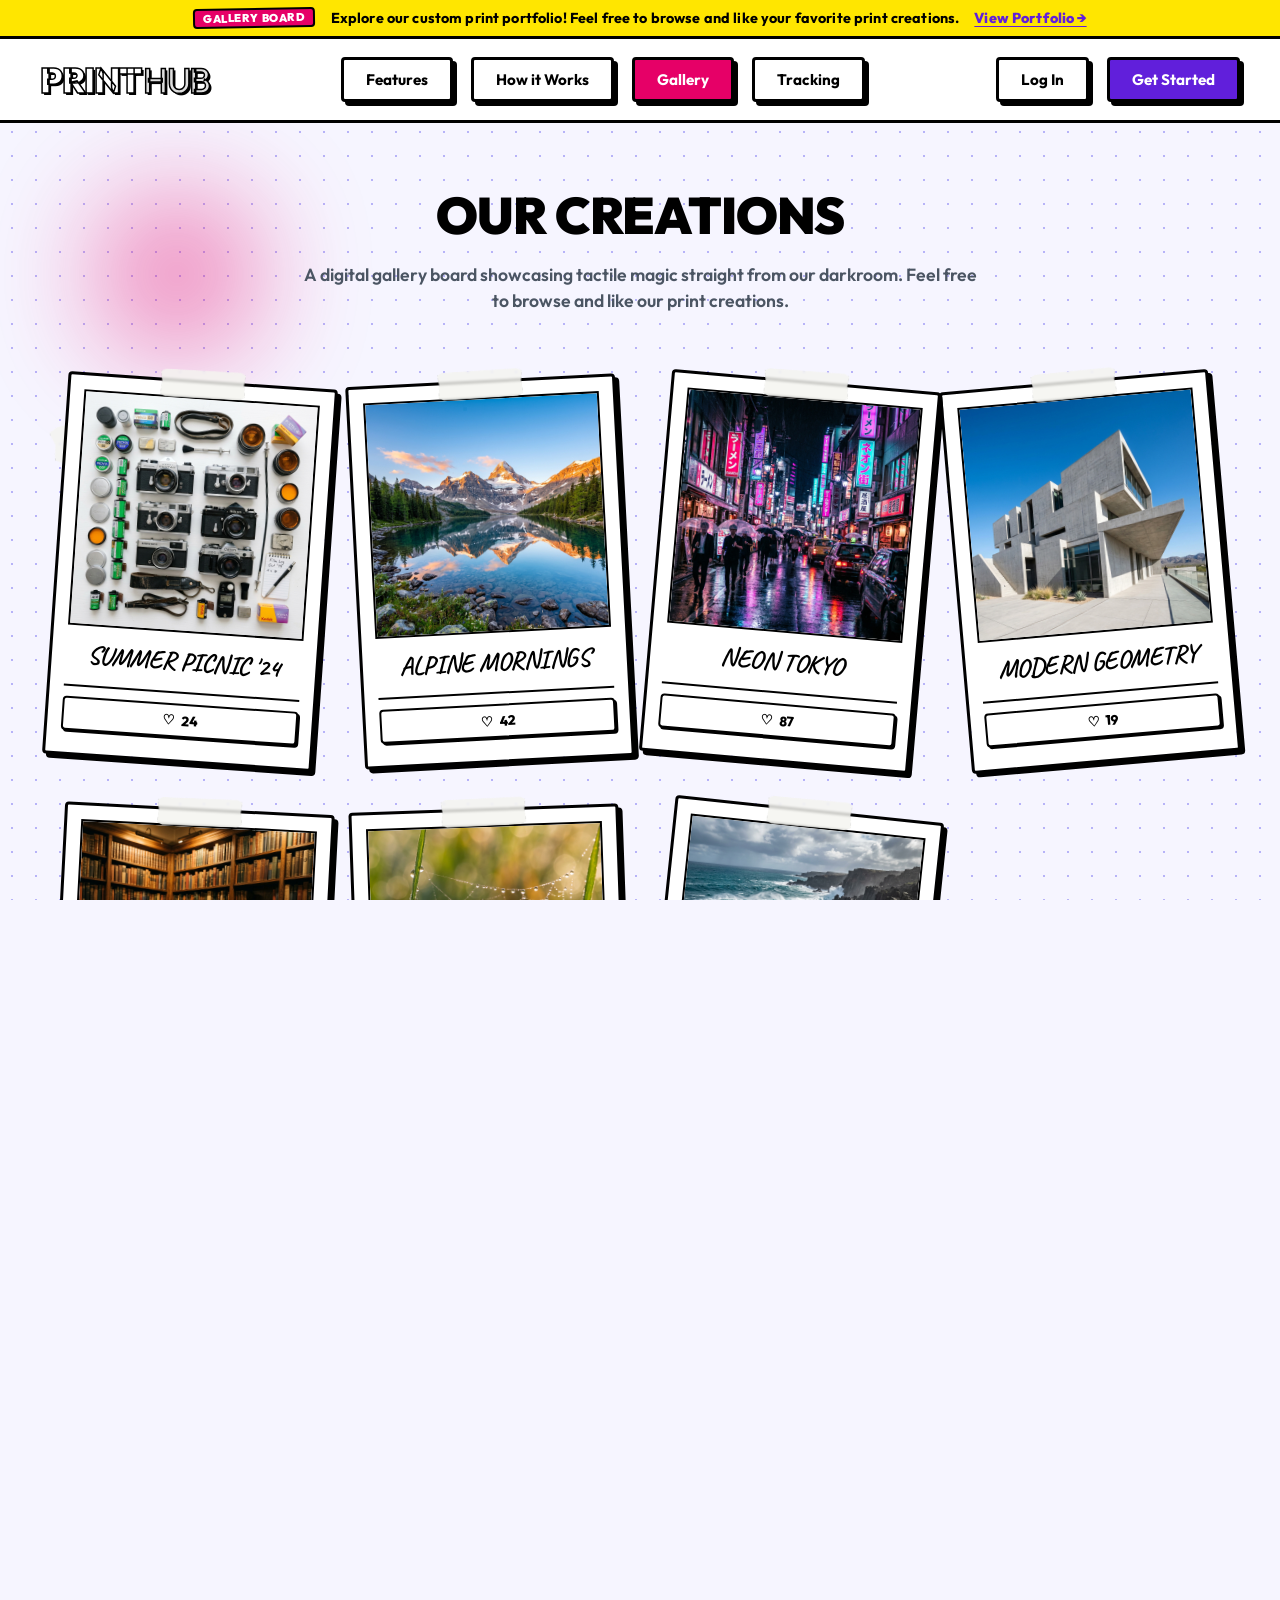
==== memories.html @ 12ac0c19 "add new page memories" ====
<!DOCTYPE html>
<html lang="en">
<head>
    <meta charset="UTF-8">
    <meta name="viewport" content="width=device-width, initial-scale=1.0">
    <meta name="description" content="PrintHub Gallery - A curated showcase of custom polaroids, tactile prints, and creative works crafted in our darkroom.">
    <title>PrintHub - Gallery Board</title>
    <link rel="stylesheet" href="style.css">
</head>
<body>
    <!-- Main Outer Wrapper with Premium Purple Border -->
    <div class="page-wrapper">
        <!-- Sub Header Bar -->
        <div class="sub-header-bar">
            <span class="sub-header-tag">GALLERY BOARD</span>
            <span class="sub-header-text">Explore our custom print portfolio! Feel free to browse and like your favorite print creations.</span>
            <a href="#board-section" class="sub-header-link">View Portfolio &rarr;</a>
        </div>

        <!-- Background Grid & Glowing Blobs -->
        <div class="grid-overlay"></div>
        <div class="glow-blob blob-top-left"></div>
        <div class="glow-blob blob-bottom-right"></div>
        
        <!-- Floating tape strip on the left -->
        <div class="floating-tape-left"></div>

        <!-- Navigation Header -->
        <header class="main-header">
            <div class="header-container">
                <!-- Logo -->
                <a href="index.html" class="logo">
                    <span class="logo-text">PRINT</span><span class="logo-subtext">HUB</span>
                </a>

                <!-- Nav Menu -->
                <nav class="nav-menu">
                    <a href="index.html#features" class="nav-btn"><span>Features</span></a>
                    <a href="index.html#how-it-works" class="nav-btn"><span>How it Works</span></a>
                    <a href="memories.html" class="nav-btn btn-pink"><span>Gallery</span></a>
                    <a href="tracking.html" class="nav-btn"><span>Tracking</span></a>
                </nav>

                <!-- Auth / CTA Actions -->
                <div class="auth-actions">
                    <a href="index.html#login" class="nav-btn login-btn"><span>Log In</span></a>
                    <a href="index.html#get-started" class="nav-btn cta-btn"><span>Get Started</span></a>
                </div>
                
                <!-- Mobile Menu Toggle -->
                <button class="mobile-toggle" aria-label="Toggle Menu">
                    <span class="bar"></span>
                    <span class="bar"></span>
                    <span class="bar"></span>
                </button>
            </div>
        </header>

        <!-- Memories Showcase Section -->
        <main class="memories-section" id="board-section">
            <div class="memories-header">
                <h1 class="memories-main-title">OUR CREATIONS</h1>
                <p class="memories-subtitle">A digital gallery board showcasing tactile magic straight from our darkroom. Feel free to browse and like our print creations.</p>
            </div>

            <!-- The Corkboard Grid Board -->
            <div class="memories-board">
                <!-- Board Grid Overlay (dots) -->
                <div class="board-grid-overlay"></div>
                
                <!-- Board Grid -->
                <div class="board-grid" id="board-grid">
                    
                    <!-- Dynamic Polaroid Cards will be inserted here by JavaScript -->
                    
                    <!-- Add to Board Dashed Card (8th card slot) -->
                    <div class="add-card-dashed" id="add-card-dashed" style="display: none;">
                        <div class="add-card-inner">
                            <div class="add-icon-wrapper">
                                <svg xmlns="http://www.w3.org/2000/svg" viewBox="0 0 24 24" fill="none" stroke="currentColor" stroke-width="2.5" stroke-linecap="round" stroke-linejoin="round" class="camera-plus-icon">
                                    <path d="M23 19a2 2 0 0 1-2 2H3a2 2 0 0 1-2-2V8a2 2 0 0 1 2-2h4l2-3h6l2 3h4a2 2 0 0 1 2 2z"></path>
                                    <circle cx="12" cy="13" r="4"></circle>
                                    <line x1="21" y1="1" x2="21" y2="7"></line>
                                    <line x1="18" y1="4" x2="24" y2="4"></line>
                                </svg>
                            </div>
                            <span class="pin-new-text">PIN NEW CREATION</span>
                            <span class="add-to-board-text">ADD TO SHOWCASE</span>
                        </div>
                    </div>
                </div>
            </div>
        </main>

        <!-- Footer Section -->
        <footer class="footer-section">
            <div class="footer-container">
                <!-- Left copyright info block -->
                <div class="footer-card footer-left-card">
                    <h3 class="footer-logo">
                        <span class="logo-text">PRINT</span><span class="logo-subtext">HUB</span>
                    </h3>
                    <p class="footer-copy">
                        © 2026 Print Hub. Turning digital memories into tactile 3D treasures.
                    </p>
                </div>

                <!-- Right links block (Pink Background) -->
                <div class="footer-card footer-links-card">
                    <a href="index.html#privacy" class="footer-link-btn"><span>Privacy Policy</span></a>
                    <a href="index.html#terms" class="footer-link-btn"><span>Terms of Service</span></a>
                    <a href="index.html#shipping" class="footer-link-btn"><span>Shipping Info</span></a>
                    <a href="index.html#support" class="footer-link-btn"><span>Support</span></a>
                    <a href="https://instagram.com" target="_blank" class="footer-link-btn btn-purple"><span>Instagram</span></a>
                </div>
            </div>
        </footer>
    </div>

    <!-- Add Memory Modal (Owner Mode Only) -->
    <div class="coming-soon-modal" id="add-memory-modal">
        <div class="modal-overlay"></div>
        <div class="modal-card modal-custom-form">
            <!-- Decorative Polaroid tape strip -->
            <div class="tape tape-top"></div>
            
            <button class="modal-close" aria-label="Close modal">
                <svg xmlns="http://www.w3.org/2000/svg" width="18" height="18" viewBox="0 0 24 24" fill="none" stroke="currentColor" stroke-width="3" stroke-linecap="round" stroke-linejoin="round">
                    <line x1="18" y1="6" x2="6" y2="18"></line>
                    <line x1="6" y1="6" x2="18" y2="18"></line>
                </svg>
            </button>
            
            <span class="modal-tag">ADD NEW WORK</span>
            <h2 class="modal-title">Add to Showcase</h2>
            <p class="modal-text">Pin a new photograph of your print creations to the public gallery board.</p>
            
            <form id="add-memory-form" class="neobrutalist-form">
                <div class="form-group">
                    <label for="memory-caption" class="form-label">CREATION CAPTION / NAME</label>
                    <input type="text" id="memory-caption" class="form-input" placeholder="e.g. VINTAGE OVERLAYS" required>
                </div>

                <div class="form-group">
                    <label for="photo-upload" class="form-label">SELECT CREATION PHOTO</label>
                    <input type="file" id="photo-upload" accept="image/*" class="form-file-input">
                </div>

                <!-- Customization Options -->
                <div class="customization-options">
                    <div class="option-col">
                        <span class="form-label">TAPE COLOR</span>
                        <div class="color-options-container">
                            <button type="button" class="color-option tape-pink active" data-type="tape" data-color="tape-pink" aria-label="Pink Tape" style="background-color: var(--pink);"></button>
                            <button type="button" class="color-option tape-blue" data-type="tape" data-color="tape-blue" aria-label="Blue Tape" style="background-color: var(--blue);"></button>
                            <button type="button" class="color-option tape-purple" data-type="tape" data-color="tape-purple" aria-label="Purple Tape" style="background-color: var(--primary);"></button>
                            <button type="button" class="color-option tape-yellow" data-type="tape" data-color="tape-yellow" aria-label="Yellow Tape" style="background-color: #ffe600;"></button>
                            <button type="button" class="color-option tape-orange" data-type="tape" data-color="tape-orange" aria-label="Orange Tape" style="background-color: #f97316;"></button>
                        </div>
                    </div>
                    <div class="option-col">
                        <span class="form-label">PIN COLOR</span>
                        <div class="color-options-container">
                            <button type="button" class="color-option pin-blue active" data-type="pin" data-color="pin-blue" aria-label="Blue Pin" style="background-color: var(--blue);"></button>
                            <button type="button" class="color-option pin-pink" data-type="pin" data-color="pin-pink" aria-label="Pink Pin" style="background-color: var(--pink);"></button>
                            <button type="button" class="color-option pin-green" data-type="pin" data-color="pin-green" aria-label="Green Pin" style="background-color: #10b981;"></button>
                            <button type="button" class="color-option pin-red" data-type="pin" data-color="pin-red" aria-label="Red Pin" style="background-color: #ef4444;"></button>
                            <button type="button" class="color-option pin-purple" data-type="pin" data-color="pin-purple" aria-label="Purple Pin" style="background-color: var(--primary);"></button>
                        </div>
                    </div>
                </div>

                <div class="modal-form-actions">
                    <button type="button" class="modal-cancel"><span>Cancel</span></button>
                    <button type="submit" class="modal-submit"><span>Pin Creation</span></button>
                </div>
            </form>
        </div>
    </div>



    <!-- Include Memories Javascript -->
    <script src="memories.js"></script>
</body>
</html>
---- style.css ----
@import url('https://fonts.googleapis.com/css2?family=Outfit:wght@400;500;700;800;900&family=Architects+Daughter&family=Caveat:wght@700&display=swap');

:root {
    --bg-color: #f6f5ff;
    --primary: #611fdb;
    --primary-hover: #4d14b8;
    --pink: #e60067;
    --pink-hover: #c90059;
    --blue: #0d6efd;
    --dark: #000000;
    --light: #ffffff;
    --tape-color: rgba(245, 245, 240, 0.82);
    --border-width: 3px;
    --border-radius-sm: 4px;
    
    /* Neobrutalist Shadow styles */
    --shadow-black: 4px 4px 0px 0px var(--dark);
    --shadow-black-lg: 8px 8px 0px 0px var(--dark);
    --shadow-pink: 12px 12px 0px 0px var(--pink);
    --shadow-blue: 12px 12px 0px 0px var(--blue);
}

/* Base Styles */
* {
    box-sizing: border-box;
    margin: 0;
    padding: 0;
}

html, body {
    width: 100%;
    height: 100%;
    font-family: 'Outfit', sans-serif;
    background-color: var(--bg-color);
    overflow-x: hidden;
}

/* Page Wrapper with Purple Frame Border */
.page-wrapper {
    position: relative;
    width: 100%;
    min-height: 100vh;
    display: flex;
    flex-direction: column;
    overflow: hidden;
}

/* Background Grid Overlay */
.grid-overlay {
    position: absolute;
    top: 0;
    left: 0;
    right: 0;
    bottom: 0;
    background-image: radial-gradient(#a29df5 1.5px, transparent 1.5px);
    background-size: 24px 24px;
    opacity: 0.75;
    z-index: 1;
    pointer-events: none;
}

/* Glowing Background Blobs */
.glow-blob {
    position: absolute;
    border-radius: 50%;
    filter: blur(60px);
    opacity: 0.55;
    z-index: 2;
    pointer-events: none;
}

.blob-top-left {
    top: 12%;
    left: 8%;
    width: 150px;
    height: 150px;
    background-color: var(--pink);
}

.blob-bottom-right {
    bottom: 12%;
    right: 15%;
    width: 180px;
    height: 180px;
    background-color: var(--primary);
}

/* Floating Tape Left */
.floating-tape-left {
    position: absolute;
    top: 25%;
    left: 4%;
    width: 120px;
    height: 38px;
    background-color: var(--tape-color);
    backdrop-filter: blur(1px);
    box-shadow: 0 1px 3px rgba(0,0,0,0.05);
    transform: rotate(-12deg);
    z-index: 2;
    clip-path: polygon(
        0% 12%, 8% 0%, 93% 2%, 100% 15%, 
        97% 48%, 100% 88%, 91% 100%, 7% 98%, 
        0% 85%, 3% 45%
    );
    border-left: 1.5px dashed rgba(0, 0, 0, 0.1);
    border-right: 1.5px dashed rgba(0, 0, 0, 0.1);
}

/* Coming Soon Screen Modal */
.coming-soon-modal {
    position: fixed;
    top: 0;
    left: 0;
    width: 100%;
    height: 100%;
    z-index: 999;
    display: flex;
    align-items: flex-start;
    justify-content: center;
    pointer-events: none;
    opacity: 0;
    visibility: hidden;
    transition: opacity 0.3s ease, visibility 0.3s ease;
    overflow-y: auto;
    padding: 20px 10px;
    box-sizing: border-box;
}

.coming-soon-modal.show {
    pointer-events: auto;
    opacity: 1;
    visibility: visible;
}

.modal-overlay {
    position: fixed;
    top: 0;
    left: 0;
    width: 100%;
    height: 100%;
    background-color: rgba(97, 31, 219, 0.4); /* purple tint overlay */
    backdrop-filter: blur(4px);
    transition: opacity 0.3s ease;
    z-index: 1;
}

.modal-card {
    position: relative;
    background-color: var(--light);
    border: var(--border-width) solid var(--dark);
    box-shadow: var(--shadow-black-lg);
    padding: 50px 40px;
    width: 90%;
    max-width: 480px;
    text-align: center;
    border-radius: var(--border-radius-sm);
    z-index: 1000;
    margin: 20px auto;
    transform: scale(0.8) rotate(-3deg);
    transition: transform 0.4s cubic-bezier(0.175, 0.885, 0.32, 1.275);
}

.coming-soon-modal.show .modal-card {
    transform: scale(1) rotate(0deg);
}

.modal-tag {
    background-color: var(--pink);
    color: var(--light);
    border: 2px solid var(--dark);
    border-radius: var(--border-radius-sm);
    padding: 4px 12px;
    font-size: 0.8rem;
    font-weight: 900;
    letter-spacing: 0.05em;
    box-shadow: 2px 2px 0px 0px var(--dark);
    transform: rotate(-1.5deg);
    display: inline-block;
    margin-bottom: 22px;
}

.modal-title {
    font-size: 2.2rem;
    font-weight: 900;
    letter-spacing: -0.02em;
    color: var(--dark);
    line-height: 1.1;
    margin-bottom: 18px;
}

.modal-text {
    font-size: 1.1rem;
    line-height: 1.5;
    color: #4b5563;
    font-weight: 600;
    margin-bottom: 30px;
}

.modal-btn {
    position: relative;
    display: inline-block;
    padding: 14px 32px;
    background-color: var(--primary);
    border: var(--border-width) solid var(--dark);
    border-radius: var(--border-radius-sm);
    color: var(--light);
    font-weight: 800;
    font-size: 1.1rem;
    text-decoration: none;
    box-shadow: var(--shadow-black);
    transition: all 0.15s cubic-bezier(0.175, 0.885, 0.32, 1.275);
    cursor: pointer;
}

.modal-btn span {
    position: relative;
    z-index: 2;
}

.modal-btn:hover {
    background-color: var(--primary-hover);
    transform: translate(-2px, -2px);
    box-shadow: 6px 6px 0px 0px var(--dark);
}

.modal-btn:active {
    transform: translate(2px, 2px);
    box-shadow: 2px 2px 0px 0px var(--dark);
}

.modal-close {
    position: absolute;
    right: 15px;
    top: 15px;
    background: transparent;
    border: none;
    cursor: pointer;
    color: var(--dark);
    display: flex;
    align-items: center;
    justify-content: center;
    padding: 6px;
    border-radius: 50%;
    transition: all 0.2s ease;
    z-index: 1001;
}

.modal-close:hover {
    background-color: rgba(0, 0, 0, 0.08);
    transform: rotate(90deg);
}

.modal-close:active {
    transform: scale(0.9);
}

@media (max-width: 480px) {
    .modal-card {
        padding: 40px 24px;
    }
    .modal-title {
        font-size: 1.8rem;
    }
    .modal-text {
        font-size: 1rem;
    }
    .modal-btn {
        padding: 12px 24px;
        font-size: 1rem;
    }
}

/* Sub Header Bar */
.sub-header-bar {
    width: 100%;
    background-color: #ffe600; /* Neon Yellow */
    border-bottom: var(--border-width) solid var(--dark);
    padding: 8px 40px;
    display: flex;
    align-items: center;
    justify-content: center;
    gap: 15px;
    font-weight: 700;
    color: var(--dark);
    font-size: 0.9rem;
    letter-spacing: 0.01em;
    z-index: 9;
    box-sizing: border-box;
}

.sub-header-tag {
    background-color: var(--pink);
    color: var(--light);
    border: 2px solid var(--dark);
    padding: 1px 8px;
    font-size: 0.7rem;
    font-weight: 900;
    letter-spacing: 0.05em;
    text-transform: uppercase;
    border-radius: var(--border-radius-sm);
    display: inline-block;
    transform: rotate(-1deg);
}

.sub-header-link {
    color: var(--primary); /* Bright Purple */
    text-decoration: underline;
    text-underline-offset: 3px;
    font-weight: 800;
    transition: all 0.15s ease;
}

.sub-header-link:hover {
    color: var(--primary-hover);
    opacity: 0.85;
}

@media (max-width: 768px) {
    .sub-header-bar {
        padding: 8px 20px;
        flex-direction: column;
        text-align: center;
        gap: 6px;
    }
}

/* Main Header */
.main-header {
    position: relative;
    width: 100%;
    background-color: var(--light);
    border-bottom: var(--border-width) solid var(--dark);
    z-index: 10;
}

.header-container {
    max-width: 1400px;
    margin: 0 auto;
    padding: 18px 40px;
    display: flex;
    align-items: center;
    justify-content: space-between;
}

/* Logo */
.logo {
    display: flex;
    align-items: center;
    text-decoration: none;
    font-family: 'Outfit', sans-serif;
    font-weight: 900;
    font-size: 2.2rem;
    letter-spacing: -0.04em;
    color: var(--light);
    -webkit-text-stroke: 1.5px var(--dark);
    text-shadow: 2px 2px 0px var(--dark);
    transition: transform 0.1s ease;
}

.logo:hover {
    transform: skewX(-3deg) scale(1.02);
}

.logo-subtext {
    margin-left: 2px;
    font-weight: 500;
    color: #dedede;
}

/* Nav Menu */
.nav-menu {
    display: flex;
    gap: 18px;
}

/* Neobrutalist Button Styling */
.nav-btn {
    position: relative;
    display: inline-block;
    padding: 10px 22px;
    background-color: var(--light);
    border: var(--border-width) solid var(--dark);
    border-radius: var(--border-radius-sm);
    color: var(--dark);
    font-weight: 700;
    font-size: 0.95rem;
    text-decoration: none;
    box-shadow: 4px 4px 0px 0px var(--dark);
    transition: all 0.15s cubic-bezier(0.175, 0.885, 0.32, 1.275);
    cursor: pointer;
    overflow: hidden;
}

.nav-btn span {
    position: relative;
    z-index: 2;
}

/* Active & Hover states */
.nav-btn:hover {
    transform: translate(-2px, -2px);
    box-shadow: 6px 6px 0px 0px var(--dark);
}

.nav-btn:active {
    transform: translate(2px, 2px);
    box-shadow: 2px 2px 0px 0px var(--dark);
}

/* Colored nav buttons */
.btn-pink {
    background-color: var(--pink);
    color: var(--light);
}
.btn-pink:hover {
    background-color: var(--pink-hover);
}

.login-btn {
    background-color: var(--light);
}

.cta-btn {
    background-color: var(--primary);
    color: var(--light);
}
.cta-btn:hover {
    background-color: var(--primary-hover);
}

.auth-actions {
    display: flex;
    gap: 18px;
}

/* Mobile Menu Toggle */
.mobile-toggle {
    display: none;
    flex-direction: column;
    justify-content: space-between;
    width: 30px;
    height: 21px;
    background: transparent;
    border: none;
    cursor: pointer;
    z-index: 100;
}

.mobile-toggle .bar {
    width: 100%;
    height: 3.5px;
    background-color: var(--dark);
    border-radius: 2px;
    transition: all 0.3s ease;
}

/* Hero Section */
.hero-section {
    position: relative;
    display: flex;
    align-items: center;
    justify-content: center;
    padding: 60px 40px;
    border-bottom: var(--border-width) solid var(--dark);
    z-index: 3;
}

.hero-container {
    max-width: 1280px;
    width: 100%;
    margin: 0 auto;
    display: grid;
    grid-template-columns: 1.1fr 0.9fr;
    gap: 60px;
    align-items: center;
}

/* Left Hero Card */
.hero-left-card {
    background-color: var(--light);
    border: var(--border-width) solid var(--dark);
    box-shadow: var(--shadow-black-lg);
    padding: 50px 45px;
    position: relative;
    transition: transform 0.2s ease;
}

.hero-left-card:hover {
    transform: translate(-2px, -2px);
    box-shadow: 10px 10px 0px 0px var(--dark);
}

.main-title {
    font-size: 4.2rem;
    font-weight: 300;
    line-height: 0.9;
    letter-spacing: -0.04em;
    color: var(--dark);
    margin-bottom: 25px;
}

.text-pink {
    color: var(--pink);
    position: relative;
    display: inline-block;
    transform: rotate(-3deg) translateY(2px);
    text-shadow: 1.5px 1.5px 0px var(--dark);
    font-weight: 600;
}

.subtitle-text {
    font-family: 'Architects Daughter', cursive;
    font-size: 1.45rem;
    font-weight: 700;
    line-height: 1.3;
    color: var(--dark);
    letter-spacing: 0.02em;
    margin-bottom: 35px;
    max-width: 480px;
    text-transform: uppercase;
}

/* Hero CTA Print Now Button */
.print-now-btn {
    font-family: 'Outfit', sans-serif;
    padding: 16px 36px;
    font-size: 1.3rem;
    font-weight: 800;
    color: var(--light);
    background-color: var(--primary);
    border: var(--border-width) solid var(--dark);
    box-shadow: var(--shadow-black);
    cursor: pointer;
    transition: all 0.15s cubic-bezier(0.175, 0.885, 0.32, 1.275);
}

.print-now-btn:hover {
    background-color: var(--primary-hover);
    transform: translate(-3px, -3px);
    box-shadow: 7px 7px 0px 0px var(--dark);
}

.print-now-btn:active {
    transform: translate(2px, 2px);
    box-shadow: 2px 2px 0px 0px var(--dark);
}

/* Right Polaroid Layout */
.hero-right-polaroids {
    position: relative;
    height: 480px;
    display: flex;
    justify-content: center;
    align-items: center;
}

/* Polaroid Card styling */
.polaroid-card {
    position: absolute;
    background-color: var(--light);
    border: var(--border-width) solid var(--dark);
    padding: 16px 16px 24px 16px;
    width: 290px;
    transition: all 0.3s cubic-bezier(0.175, 0.885, 0.32, 1.275);
    cursor: pointer;
}

.polaroid-inner {
    display: flex;
    flex-direction: column;
    align-items: center;
    width: 100%;
}

.polaroid-image-wrapper {
    width: 100%;
    aspect-ratio: 1 / 1;
    border: 2px solid var(--dark);
    overflow: hidden;
    background-color: #eee;
    position: relative;
}

.polaroid-img {
    width: 100%;
    height: 100%;
    object-fit: cover;
    display: block;
}

.polaroid-caption {
    font-family: 'Caveat', cursive;
    font-size: 1.85rem;
    color: var(--dark);
    margin-top: 14px;
    font-weight: 700;
    letter-spacing: -0.02em;
    text-align: center;
}

/* Polaroid 1 (Summer '24) specifics */
.polaroid-summer {
    top: 5%;
    right: 4%;
    transform: rotate(8deg);
    box-shadow: var(--shadow-pink);
    z-index: 5;
}

.polaroid-summer:hover {
    transform: rotate(4deg) scale(1.03) translate(-5px, -5px);
    box-shadow: 16px 16px 0px 0px var(--pink);
    z-index: 11;
}

/* Polaroid 2 (The Crew) specifics */
.polaroid-crew {
    bottom: 5%;
    left: 4%;
    transform: rotate(-9deg);
    box-shadow: var(--shadow-blue);
    z-index: 10;
}

.polaroid-crew .polaroid-img {
    filter: grayscale(100%) contrast(1.1);
}

.polaroid-crew:hover {
    transform: rotate(-4deg) scale(1.03) translate(-5px, -5px);
    box-shadow: 16px 16px 0px 0px var(--blue);
    z-index: 12;
}

/* Scotch Tape Elements */
.tape {
    position: absolute;
    width: 85px;
    height: 28px;
    background-color: var(--tape-color);
    backdrop-filter: blur(1px);
    box-shadow: 0 1px 3px rgba(0,0,0,0.05);
    z-index: 15;
    pointer-events: none;
    clip-path: polygon(
        0% 10%, 6% 0%, 94% 2%, 100% 12%, 
        98% 46%, 100% 88%, 93% 100%, 6% 98%, 
        0% 88%, 2% 45%
    );
    border-left: 1.5px dashed rgba(0, 0, 0, 0.12);
    border-right: 1.5px dashed rgba(0, 0, 0, 0.12);
}

/* Tape positions */
.tape-top {
    top: -14px;
    left: 50%;
    transform: translateX(-50%) rotate(-2deg);
}

.tape-top-left {
    top: -12px;
    left: -12px;
    transform: rotate(-35deg);
}

.tape-bottom-right {
    bottom: -12px;
    right: -12px;
    transform: rotate(-40deg);
}


/* ==========================================================
   How It Works Section
   ========================================================== */
.how-it-works {
    position: relative;
    background-color: #e2e4e9;
    border-bottom: var(--border-width) solid var(--dark);
    padding: 60px 40px 80px 40px;
    z-index: 3;
    text-align: center;
}

.section-title {
    font-size: 2.5rem;
    font-weight: 900;
    letter-spacing: -0.02em;
    color: var(--dark);
    margin-bottom: 50px;
}

.steps-container {
    max-width: 1200px;
    margin: 0 auto;
    display: flex;
    justify-content: center;
    gap: 40px;
    flex-wrap: wrap;
}

/* Step Cards */
.step-card {
    position: relative;
    background-color: var(--light);
    border: var(--border-width) solid var(--dark);
    box-shadow: var(--shadow-black-lg);
    padding: 40px 30px;
    width: 330px;
    border-radius: var(--border-radius-sm);
    display: flex;
    flex-direction: column;
    align-items: flex-start;
    text-align: left;
    transition: all 0.25s cubic-bezier(0.175, 0.885, 0.32, 1.275);
}

.step-card:hover {
    transform: scale(1.02) translate(-4px, -4px);
    box-shadow: 12px 12px 0px 0px var(--dark);
}

.card-tilt-left {
    transform: rotate(-1.5deg);
}

.card-tilt-right {
    transform: rotate(2deg);
}

/* Overlapping Badge */
.step-number {
    position: absolute;
    top: -22px;
    left: -22px;
    width: 44px;
    height: 44px;
    background-color: #2b1263; /* Dark purple */
    border: var(--border-width) solid var(--dark);
    color: var(--light);
    font-size: 1.35rem;
    font-weight: 800;
    border-radius: 50%;
    display: flex;
    align-items: center;
    justify-content: center;
    box-shadow: 2px 2px 0px 0px var(--dark);
    z-index: 10;
}

.step-icon {
    margin-bottom: 20px;
    display: flex;
    align-items: center;
    justify-content: center;
}

.step-title {
    font-size: 1.6rem;
    font-weight: 800;
    color: var(--dark);
    margin-bottom: 12px;
}

.step-desc {
    font-size: 1.05rem;
    line-height: 1.45;
    color: var(--dark);
    font-weight: 500;
}

/* Step 2 (Pink Background) Specifics */
.step-pink {
    background-color: var(--pink);
    color: var(--light);
}

.step-pink .step-title,
.step-pink .step-desc {
    color: var(--light);
}

.step-pink .step-icon svg {
    stroke: var(--dark);
}


/* ==========================================================
   Make It Personal Section
   ========================================================== */
.personal-section {
    position: relative;
    padding: 80px 40px;
    border-bottom: var(--border-width) solid var(--dark);
    z-index: 3;
}

.personal-container {
    max-width: 1200px;
    margin: 0 auto;
    display: grid;
    grid-template-columns: 1fr 1.1fr;
    gap: 80px;
    align-items: center;
}

/* Left Column: Polaroid Stack styling */
.personal-left {
    display: flex;
    justify-content: center;
    align-items: center;
    height: 440px;
}

.polaroid-stack-container {
    position: relative;
    width: 300px;
    height: 370px;
}

/* Shared Stack Card Styles */
.stack-back-card-red,
.stack-back-card-purple,
.stack-front-card {
    position: absolute;
    width: 100%;
    height: 100%;
    background-color: var(--light);
    border: var(--border-width) solid var(--dark);
    padding: 16px;
    cursor: pointer;
    transition: all 0.4s cubic-bezier(0.175, 0.885, 0.32, 1.275);
}

/* Back Card 2 (Red border stack) */
.stack-back-card-red {
    top: 5px;
    left: 5px;
    transform: rotate(-10deg) translate(-10px, 12px);
    box-shadow: 6px 6px 0 0 var(--pink);
    z-index: 2;
}

/* Back Card 1 (Purple border stack) */
.stack-back-card-purple {
    top: 0;
    left: 0;
    transform: rotate(-4deg) translate(-8px, 2px);
    box-shadow: 6px 6px 0 0 var(--primary);
    z-index: 3;
}

/* Front Card (Spotify Link Polaroid) */
.stack-front-card {
    top: 0;
    left: 0;
    box-shadow: var(--shadow-black-lg);
    transform: rotate(5deg) translate(8px, -5px);
    z-index: 4;
}

/* Polaroid Stack Fan Out states (Hover & Click/Mobile Active) */
.polaroid-stack-container:hover .stack-back-card-red,
.polaroid-stack-container.fanned .stack-back-card-red {
    transform: rotate(-22deg) translate(-120px, 15px);
    z-index: 5;
}

.polaroid-stack-container:hover .stack-back-card-purple,
.polaroid-stack-container.fanned .stack-back-card-purple {
    transform: rotate(-5deg) translate(-15px, -35px);
    z-index: 6;
}

.polaroid-stack-container:hover .stack-front-card,
.polaroid-stack-container.fanned .stack-front-card {
    transform: rotate(15deg) translate(110px, -5px);
    box-shadow: 12px 12px 0 0 var(--dark);
    z-index: 7;
}

.music-artwork-wrapper {
    width: 100%;
    aspect-ratio: 1.12 / 1;
    border: 2px solid var(--dark);
    overflow: hidden;
    position: relative;
}

/* Retro striped teal background */
.teal-gradient-pattern {
    width: 100%;
    height: 100%;
    background: linear-gradient(135deg, #7ee8fa 0%, #80f3b9 100%);
    background-image: repeating-linear-gradient(
        45deg,
        rgba(0, 0, 0, 0.05),
        rgba(0, 0, 0, 0.05) 4px,
        transparent 4px,
        transparent 8px
    ), linear-gradient(135deg, #7ee8fa 0%, #80f3b9 100%);
}

.personal-caption {
    font-family: 'Caveat', cursive;
    font-size: 1.8rem;
    color: var(--dark);
    margin-top: 10px;
    font-weight: 700;
    text-align: center;
    display: flex;
    align-items: center;
    justify-content: center;
    gap: 8px;
}

.heart-icon {
    display: flex;
    align-items: center;
}

/* Spotify Scan bar */
.spotify-scan-bar {
    margin-top: 12px;
    width: 100%;
    background-color: #e5e7eb;
    border: 2px solid var(--dark);
    padding: 8px 12px;
    display: flex;
    align-items: center;
    gap: 8px;
    font-weight: 700;
    font-size: 0.85rem;
    color: var(--dark);
    box-shadow: 2px 2px 0 0 var(--dark);
}

.music-list-icon {
    flex-shrink: 0;
}

.scan-text {
    white-space: nowrap;
    overflow: hidden;
    text-overflow: ellipsis;
}


/* Right Column: Info Card */
.personal-info-card {
    background-color: var(--light);
    border: var(--border-width) solid var(--dark);
    box-shadow: var(--shadow-black-lg);
    padding: 50px 45px;
    position: relative;
    border-radius: var(--border-radius-sm);
}

.personal-title {
    font-size: 2.6rem;
    font-weight: 900;
    letter-spacing: -0.03em;
    color: var(--dark);
    margin-bottom: 20px;
}

/* Pink Highlight Box */
.highlight-pink {
    background-color: #e60067; /* Neon Pink */
    border: 2.5px solid var(--dark);
    display: inline-block;
    padding: 2px 14px;
    transform: rotate(-1.5deg);
    color: var(--light);
    margin-left: 4px;
    box-shadow: 2px 2px 0 0 var(--dark);
}

.personal-subtitle {
    font-size: 1.15rem;
    line-height: 1.5;
    color: #4b5563; /* Gray text */
    font-weight: 600;
    margin-bottom: 40px;
}

/* Features List layout */
.features-list {
    display: flex;
    flex-direction: column;
    gap: 28px;
}

.feature-item {
    display: flex;
    align-items: flex-start;
    gap: 20px;
}

.feature-icon-box {
    flex-shrink: 0;
    width: 44px;
    height: 44px;
    display: flex;
    align-items: center;
    justify-content: center;
}

.feature-text h3 {
    font-size: 1.25rem;
    font-weight: 800;
    color: var(--dark);
    margin-bottom: 6px;
}

.feature-text p {
    font-size: 1rem;
    line-height: 1.45;
    color: #4b5563;
    font-weight: 500;
}


/* ==========================================================
   Track It Live Section
   ========================================================== */
.track-live {
    position: relative;
    background-color: var(--blue);
    border-bottom: var(--border-width) solid var(--dark);
    padding: 80px 40px;
    z-index: 3;
}

.track-live-container {
    max-width: 1200px;
    margin: 0 auto;
    display: grid;
    grid-template-columns: 1.1fr 0.9fr;
    gap: 60px;
    align-items: center;
}

/* Left side Card */
.track-card {
    background-color: var(--light);
    border: var(--border-width) solid var(--dark);
    box-shadow: var(--shadow-black-lg);
    padding: 50px 45px;
    position: relative;
}

.track-title {
    font-size: 3rem;
    font-weight: 900;
    letter-spacing: -0.04em;
    color: var(--dark);
    margin-bottom: 20px;
}

.track-title .text-purple {
    color: var(--primary);
}

.track-desc {
    font-size: 1.25rem;
    line-height: 1.45;
    color: var(--dark);
    font-weight: 600;
    margin-bottom: 35px;
}

/* Connect Bot Button */
.connect-bot-btn {
    font-family: 'Outfit', sans-serif;
    display: inline-flex;
    align-items: center;
    gap: 10px;
    padding: 16px 32px;
    font-size: 1.2rem;
    font-weight: 800;
    color: var(--light);
    background-color: #1a1a1a;
    border: var(--border-width) solid var(--dark);
    box-shadow: 4px 4px 0 0 var(--dark);
    cursor: pointer;
    transition: all 0.15s cubic-bezier(0.175, 0.885, 0.32, 1.275);
}

.connect-bot-btn:hover {
    background-color: var(--dark);
    transform: translate(-3px, -3px);
    box-shadow: 7px 7px 0px 0px var(--dark);
}

.connect-bot-btn:active {
    transform: translate(2px, 2px);
    box-shadow: 2px 2px 0px 0px var(--dark);
}

.bot-icon {
    stroke: var(--light);
}

/* Right side Telegram mockup */
.track-live-right {
    display: flex;
    justify-content: center;
    align-items: center;
}

.telegram-chat-card {
    background-color: #f3f4f6;
    border: var(--border-width) solid var(--dark);
    box-shadow: var(--shadow-black-lg);
    padding: 24px;
    width: 100%;
    max-width: 420px;
    transform: rotate(-3deg);
    transition: all 0.3s cubic-bezier(0.175, 0.885, 0.32, 1.275);
}

.telegram-chat-card:hover {
    transform: rotate(-1deg) scale(1.02) translate(-3px, -3px);
    box-shadow: 12px 12px 0px 0px var(--dark);
}

/* Header */
.chat-header {
    display: flex;
    align-items: center;
    gap: 14px;
}

.bot-avatar {
    width: 44px;
    height: 44px;
    background-color: var(--primary);
    border: 2px solid var(--dark);
    border-radius: 50%;
    display: flex;
    align-items: center;
    justify-content: center;
    box-shadow: 2px 2px 0px 0px var(--dark);
}

.bot-details {
    display: flex;
    flex-direction: column;
}

.bot-name {
    font-weight: 800;
    font-size: 1.15rem;
    color: var(--dark);
}

.bot-status {
    color: #10b981; /* Telegram green online */
    font-weight: 700;
    font-size: 0.85rem;
}

.chat-divider {
    height: 2px;
    background-color: var(--dark);
    margin: 16px -24px;
}

/* Thread list */
.chat-thread {
    display: flex;
    flex-direction: column;
    gap: 16px;
}

.chat-msg {
    max-width: 85%;
    border: 2px solid var(--dark);
    box-shadow: 3px 3px 0px 0px var(--dark);
    padding: 12px 16px;
    position: relative;
    opacity: 0;
    transform: translateY(15px);
    transition: opacity 0.4s cubic-bezier(0.175, 0.885, 0.32, 1.275), transform 0.4s cubic-bezier(0.175, 0.885, 0.32, 1.275), box-shadow 0.15s ease;
}

.chat-msg.revealed {
    opacity: 1;
    transform: translateY(0);
}

.msg-content {
    font-size: 0.95rem;
    font-weight: 700;
    color: var(--dark);
    line-height: 1.35;
}

.msg-time {
    font-size: 0.72rem;
    color: #6b7280;
    font-weight: 700;
    margin-top: 6px;
    display: block;
    text-align: right;
}

/* Left (Received) message bubble */
.msg-received {
    align-self: flex-start;
    background-color: var(--light);
    border-radius: 10px 10px 10px 0px;
}

/* Right (Sent) message bubble */
.msg-sent {
    align-self: flex-end;
    background-color: #ebd7ff; /* Very soft purple background */
    border-radius: 10px 10px 0px 10px;
}


/* ==========================================================
   Testimonial Section
   ========================================================== */
.testimonial-section {
    position: relative;
    padding: 100px 40px;
    z-index: 3;
    display: flex;
    justify-content: center;
    align-items: center;
}

.testimonial-container {
    max-width: 1200px;
    width: 100%;
}

.testimonial-card {
    position: relative;
    background-color: var(--light);
    border: var(--border-width) solid var(--dark);
    box-shadow: var(--shadow-black-lg);
    padding: 60px 70px 50px 70px;
    max-width: 900px;
    margin: 0 auto;
    border-radius: var(--border-radius-sm);
    transition: transform 0.25s ease;
}

.testimonial-card:hover {
    transform: translate(-3px, -3px);
    box-shadow: 12px 12px 0px 0px var(--dark);
}

.quote-icon-container {
    position: absolute;
    top: 25px;
    left: 35px;
    pointer-events: none;
    z-index: 1;
}

.testimonial-quote {
    font-family: 'Architects Daughter', cursive;
    font-size: 1.7rem;
    font-weight: 700;
    line-height: 1.4;
    color: var(--dark);
    text-transform: uppercase;
    text-align: left;
    position: relative;
    z-index: 2;
    margin-bottom: 35px;
    padding-left: 20px;
    letter-spacing: 0.01em;
}

/* User profile wrapper */
.profile-block {
    display: flex;
    flex-direction: column;
    align-items: center;
    justify-content: center;
    gap: 12px;
    position: relative;
    z-index: 2;
}

.profile-avatar {
    width: 68px;
    height: 68px;
    border-radius: 50%;
    border: var(--border-width) solid var(--dark);
    box-shadow: 3px 3px 0 0 var(--dark);
    object-fit: cover;
}

.profile-info {
    text-align: center;
}

.profile-name {
    font-size: 1.2rem;
    font-weight: 900;
    color: var(--dark);
    margin-bottom: 2px;
}

.profile-location {
    font-size: 0.85rem;
    color: #5b6271;
    font-weight: 700;
}


/* ==========================================================
   Footer Section
   ========================================================== */
.footer-section {
    position: relative;
    border-top: var(--border-width) solid var(--dark);
    padding: 80px 40px 100px 40px;
    z-index: 3;
}

.footer-container {
    max-width: 1200px;
    margin: 0 auto;
    display: flex;
    justify-content: space-between;
    align-items: stretch;
    gap: 40px;
}

/* Left Card: Info */
.footer-left-card {
    background-color: var(--light);
    border: var(--border-width) solid var(--dark);
    box-shadow: var(--shadow-black-lg);
    padding: 35px;
    width: 380px;
    border-radius: var(--border-radius-sm);
    display: flex;
    flex-direction: column;
    justify-content: center;
}

.footer-logo {
    display: flex;
    align-items: center;
    font-family: 'Outfit', sans-serif;
    font-weight: 900;
    font-size: 2.2rem;
    letter-spacing: -0.04em;
    color: var(--primary);
    margin-bottom: 15px;
}

.footer-copy {
    font-family: 'Architects Daughter', cursive;
    font-size: 1.05rem;
    font-weight: 700;
    line-height: 1.4;
    color: var(--dark);
    text-transform: uppercase;
}

/* Right Card: Links (Pink Card) */
.footer-links-card {
    background-color: var(--pink);
    border: var(--border-width) solid var(--dark);
    box-shadow: var(--shadow-black-lg);
    padding: 35px;
    border-radius: var(--border-radius-sm);
    flex: 1;
    display: flex;
    flex-direction: row;
    flex-wrap: wrap;
    justify-content: center;
    align-items: center;
    align-content: center;
    gap: 14px;
}

/* Link Button */
.footer-link-btn {
    position: relative;
    display: inline-block;
    padding: 8px 18px;
    background-color: var(--light);
    border: 2.5px solid var(--dark);
    border-radius: var(--border-radius-sm);
    color: var(--dark);
    font-weight: 800;
    font-size: 0.85rem;
    text-decoration: none;
    text-transform: uppercase;
    box-shadow: 3px 3px 0px 0px var(--dark);
    transition: all 0.12s cubic-bezier(0.175, 0.885, 0.32, 1.275);
    cursor: pointer;
}

.footer-link-btn span {
    position: relative;
    z-index: 2;
}

.footer-link-btn:hover {
    transform: translate(-2px, -2px);
    box-shadow: 5px 5px 0px 0px var(--dark);
}

.footer-link-btn:active {
    transform: translate(2px, 2px);
    box-shadow: 1px 1px 0px 0px var(--dark);
}

/* Purple modifier */
.footer-link-btn.btn-purple {
    background-color: var(--primary);
    color: var(--light);
}

.footer-link-btn.btn-purple:hover {
    background-color: var(--primary-hover);
}


/* ==========================================================
   Responsive Styles (Updates)
   ========================================================== */
@media (max-width: 1024px) {
    .hero-container {
        grid-template-columns: 1fr;
        gap: 80px;
        text-align: center;
    }
    
    .hero-left-card {
        padding: 40px 30px;
    }

    .main-title {
        font-size: 3.2rem;
    }

    .subtitle-text {
        margin-left: auto;
        margin-right: auto;
        font-size: 1.3rem;
    }

    .hero-right-polaroids {
        height: 400px;
        max-width: 600px;
        margin: 0 auto;
        width: 100%;
    }

    .polaroid-card {
        width: 250px;
    }
    
    .blob-top-left {
        top: 25%;
    }

    /* Personal section responsive */
    .personal-container {
        grid-template-columns: 1fr;
        gap: 60px;
    }

    .personal-left {
        height: 380px;
    }

    .polaroid-stack-container {
        width: 260px;
        height: 320px;
    }
    
    .stack-back-card-red, 
    .stack-back-card-purple {
        width: 100%;
        height: 100%;
    }

    /* Fanned states for mobile to prevent overflow/clipping */
    .polaroid-stack-container:hover .stack-back-card-red,
    .polaroid-stack-container.fanned .stack-back-card-red {
        transform: rotate(-15deg) translate(-65px, 10px) scale(0.95);
    }
    .polaroid-stack-container:hover .stack-back-card-purple,
    .polaroid-stack-container.fanned .stack-back-card-purple {
        transform: rotate(-4deg) translate(-10px, -25px) scale(0.95);
    }
    .polaroid-stack-container:hover .stack-front-card,
    .polaroid-stack-container.fanned .stack-front-card {
        transform: rotate(10deg) translate(60px, -5px) scale(0.95);
        box-shadow: 12px 12px 0 0 var(--dark);
    }

    .personal-info-card {
        padding: 40px 30px;
    }

    /* Tracking section responsive */
    .track-live-container {
        grid-template-columns: 1fr;
        gap: 60px;
    }

    .telegram-chat-card {
        max-width: 100%;
        width: 100%;
    }

    /* Testimonial responsive */
    .testimonial-card {
        padding: 50px 40px 40px 40px;
    }

    .testimonial-quote {
        font-size: 1.4rem;
        padding-left: 10px;
    }

    /* Footer responsive */
    .footer-container {
        flex-direction: column;
        align-items: stretch;
    }

    .footer-left-card {
        width: 100%;
    }
}

@media (max-width: 768px) {
    .page-wrapper {
        border-width: 5px;
    }
    
    .header-container {
        padding: 15px 20px;
    }

    /* Mobile Nav */
    .mobile-toggle {
        display: flex;
    }

    .nav-menu {
        position: fixed;
        top: 74px;
        left: -100%;
        width: 100%;
        height: calc(100vh - 74px);
        background-color: var(--light);
        flex-direction: column;
        align-items: center;
        justify-content: center;
        gap: 30px;
        transition: left 0.3s ease;
        border-top: var(--border-width) solid var(--dark);
        z-index: 90;
    }

    .nav-menu.active {
        left: 0;
    }

    .auth-actions {
        display: none;
    }

    .nav-btn {
        width: 80%;
        text-align: center;
        font-size: 1.1rem;
    }

    .hero-section {
        padding: 40px 20px;
    }

    .main-title {
        font-size: 2.5rem;
    }

    .subtitle-text {
        font-size: 1.15rem;
    }

    .hero-right-polaroids {
        height: 350px;
    }

    .polaroid-card {
        width: 200px;
        padding: 12px 12px 18px 12px;
    }
    
    .polaroid-caption {
        font-size: 1.4rem;
        margin-top: 8px;
    }
    
    .tape {
        width: 70px;
        height: 22px;
    }
    
    .floating-tape-left {
        display: none;
    }

    /* Step cards mobile spacing */
    .how-it-works {
        padding: 50px 20px;
    }
    
    .steps-container {
        gap: 50px;
    }
    
    .step-card {
        width: 100%;
        max-width: 340px;
    }
    
    /* Personal mobile styling */
    .personal-section {
        padding: 50px 20px;
    }
    
    .personal-title {
        font-size: 2rem;
    }

    /* Tracking section mobile */
    .track-live {
        padding: 50px 20px;
    }

    .track-title {
        font-size: 2.2rem;
    }

    .track-card {
        padding: 40px 24px;
    }

    /* Testimonial mobile */
    .testimonial-section {
        padding: 60px 20px;
    }

    .testimonial-card {
        padding: 45px 24px 35px 24px;
    }

    .quote-icon-container {
        top: 20px;
        left: 20px;
    }

    .testimonial-quote {
        font-size: 1.2rem;
        margin-bottom: 25px;
        padding-left: 0;
    }

    /* Footer mobile */
    .footer-section {
        padding: 60px 20px;
    }

    .footer-links-card {
        padding: 24px;
    }
}

@media (max-width: 480px) {
    .main-title {
        font-size: 2.2rem;
    }
    
    .hero-right-polaroids {
        height: 300px;
    }
    
    .polaroid-card {
        width: 170px;
    }
    
    .polaroid-caption {
        font-size: 1.25rem;
    }
}

/* ==========================================================
   Order Tracking Page Styles
   ========================================================== */

.tracking-section {
    position: relative;
    padding: 60px 40px;
    z-index: 3;
    display: flex;
    flex-direction: column;
    gap: 40px;
    max-width: 1320px;
    margin: 0 auto;
    width: 100%;
}

.tracking-header {
    text-align: center;
    max-width: 700px;
    margin: 0 auto 10px auto;
}

.tracking-main-title {
    font-size: 3.5rem;
    font-weight: 900;
    letter-spacing: -0.03em;
    color: var(--dark);
    margin-bottom: 15px;
    text-shadow: 2px 2px 0px rgba(0,0,0,0.05);
}

.tracking-subtitle {
    font-size: 1.15rem;
    line-height: 1.5;
    color: #4b5563;
    font-weight: 600;
}

.tracking-grid {
    display: grid;
    grid-template-columns: 1.25fr 0.75fr;
    gap: 30px;
    align-items: stretch;
}

/* Telegram live updates card styles */
.telegram-card {
    background-color: var(--light);
    border: var(--border-width) solid var(--dark);
    box-shadow: var(--shadow-black-lg);
    padding: 40px;
    position: relative;
    border-radius: var(--border-radius-sm);
    display: flex;
    justify-content: space-between;
    gap: 30px;
    align-items: center;
}

.telegram-left {
    flex: 1;
    display: flex;
    flex-direction: column;
    gap: 20px;
    align-items: flex-start;
}

.telegram-card-title {
    font-size: 2.2rem;
    font-weight: 900;
    letter-spacing: -0.02em;
    color: var(--dark);
    line-height: 1.1;
}

.telegram-card-desc {
    font-size: 1.05rem;
    line-height: 1.5;
    color: #4b5563;
    font-weight: 600;
}

.telegram-btn {
    font-family: 'Outfit', sans-serif;
    display: inline-flex;
    align-items: center;
    gap: 10px;
    padding: 14px 28px;
    font-size: 1.1rem;
    font-weight: 800;
    color: var(--light);
    background-color: var(--primary);
    border: var(--border-width) solid var(--dark);
    box-shadow: 4px 4px 0 0 var(--dark);
    cursor: pointer;
    text-decoration: none;
    transition: all 0.15s cubic-bezier(0.175, 0.885, 0.32, 1.275);
}

.telegram-btn:hover {
    background-color: var(--primary-hover);
    transform: translate(-2px, -2px);
    box-shadow: 6px 6px 0 0 var(--dark);
}

.telegram-btn:active {
    transform: translate(2px, 2px);
    box-shadow: 2px 2px 0 0 var(--dark);
}

.recommended-badge {
    position: absolute;
    top: -12px;
    right: 25px;
    background-color: var(--pink);
    color: var(--light);
    border: 2px solid var(--dark);
    border-radius: var(--border-radius-sm);
    padding: 4px 10px;
    font-size: 0.72rem;
    font-weight: 900;
    letter-spacing: 0.05em;
    box-shadow: 2.5px 2.5px 0px 0px var(--dark);
    transform: rotate(1deg);
    z-index: 10;
}

.telegram-polaroid {
    width: 210px;
    background-color: var(--light);
    border: var(--border-width) solid var(--dark);
    padding: 12px 12px 18px 12px;
    box-shadow: var(--shadow-black);
    transform: rotate(3deg);
    flex-shrink: 0;
    text-align: center;
}

.qr-code-placeholder {
    width: 100%;
    aspect-ratio: 1 / 1;
    background-color: #3b3b3b;
    border: 2px solid var(--dark);
    display: flex;
    align-items: center;
    justify-content: center;
    padding: 25px;
}

.qr-code-svg {
    width: 100%;
    height: 100%;
    fill: var(--light);
}

.polaroid-caption-sm {
    font-family: 'Caveat', cursive;
    font-size: 1.25rem;
    color: var(--dark);
    margin-top: 10px;
    font-weight: 700;
}

/* Tracking Step Instructions Row */
.tracking-steps {
    display: grid;
    grid-template-columns: repeat(3, 1fr);
    gap: 20px;
    margin-top: 30px;
}

.tracking-step-card {
    position: relative;
    background-color: var(--light);
    border: var(--border-width) solid var(--dark);
    box-shadow: var(--shadow-black);
    padding: 24px 20px;
    border-radius: var(--border-radius-sm);
    display: flex;
    flex-direction: column;
    align-items: flex-start;
    text-align: left;
}

.step-card-num {
    width: 32px;
    height: 32px;
    background-color: var(--primary);
    border: 2px solid var(--dark);
    color: var(--light);
    font-size: 1.05rem;
    font-weight: 900;
    border-radius: var(--border-radius-sm);
    display: flex;
    align-items: center;
    justify-content: center;
    box-shadow: 2px 2px 0px 0px var(--dark);
    margin-bottom: 16px;
}

.step-card-num.pink {
    background-color: var(--pink);
}

.step-card-num.dark {
    background-color: var(--dark);
}

.step-card-title {
    font-size: 1.15rem;
    font-weight: 900;
    color: var(--dark);
    margin-bottom: 8px;
}

.step-card-desc {
    font-size: 0.9rem;
    line-height: 1.4;
    color: #4b5563;
    font-weight: 600;
}

/* Manual search card styles */
.manual-search-card {
    background-color: var(--light);
    border: var(--border-width) solid var(--dark);
    box-shadow: 8px 8px 0px 0px var(--pink);
    padding: 40px;
    border-radius: var(--border-radius-sm);
    display: flex;
    flex-direction: column;
}

.manual-card-title {
    font-size: 2.2rem;
    font-weight: 900;
    letter-spacing: -0.02em;
    color: var(--dark);
    line-height: 1.1;
    margin-bottom: 12px;
}

.manual-card-desc {
    font-size: 1.05rem;
    line-height: 1.5;
    color: #4b5563;
    font-weight: 600;
    margin-bottom: 30px;
}

.search-form {
    display: flex;
    flex-direction: column;
    width: 100%;
}

.form-group {
    display: flex;
    flex-direction: column;
    margin-bottom: 20px;
}

.form-label {
    font-weight: 800;
    font-size: 0.85rem;
    letter-spacing: 0.05em;
    text-transform: uppercase;
    color: var(--dark);
    margin-bottom: 8px;
}

.form-input {
    width: 100%;
    border: var(--border-width) solid var(--dark);
    border-radius: var(--border-radius-sm);
    padding: 14px 16px;
    font-family: inherit;
    font-size: 0.95rem;
    font-weight: 600;
    color: var(--dark);
    background-color: #f3f4f6;
    box-shadow: inset 2px 2px 0px rgba(0,0,0,0.05);
    outline: none;
    transition: background-color 0.15s ease, border-color 0.15s ease;
}

.form-input:focus {
    background-color: var(--light);
    border-color: var(--primary);
}

.find-order-btn {
    font-family: 'Outfit', sans-serif;
    width: 100%;
    padding: 14px 20px;
    background-color: var(--light);
    border: var(--border-width) solid var(--dark);
    border-radius: var(--border-radius-sm);
    box-shadow: var(--shadow-black);
    font-weight: 800;
    font-size: 1.05rem;
    color: var(--dark);
    cursor: pointer;
    text-transform: uppercase;
    transition: all 0.12s cubic-bezier(0.175, 0.885, 0.32, 1.275);
}

.find-order-btn:hover {
    transform: translate(-2px, -2px);
    box-shadow: 6px 6px 0px 0px var(--dark);
}

.find-order-btn:active {
    transform: translate(2px, 2px);
    box-shadow: 2px 2px 0px 0px var(--dark);
}

.search-divider {
    height: 1px;
    border-top: 2px dotted #e5e7eb;
    margin: 30px 0 20px 0;
}

.support-link-wrapper {
    display: flex;
    align-items: center;
    justify-content: flex-start;
    gap: 8px;
}

.support-icon {
    stroke: var(--primary);
    flex-shrink: 0;
}

.support-text {
    font-size: 0.95rem;
    font-weight: 700;
    color: var(--dark);
}

.support-link {
    color: var(--pink);
    text-decoration: underline;
    text-underline-offset: 2px;
    transition: color 0.15s ease;
}

.support-link:hover {
    color: var(--pink-hover);
}

/* Order Progress Track card styles */
.progress-card {
    background-color: var(--light);
    border: var(--border-width) solid var(--dark);
    box-shadow: var(--shadow-black-lg);
    padding: 40px;
    border-radius: var(--border-radius-sm);
    display: flex;
    flex-direction: column;
    align-items: center;
    width: 100%;
}

.progress-card-title {
    font-size: 0.9rem;
    font-weight: 800;
    letter-spacing: 0.15em;
    color: #4b5563;
    text-transform: uppercase;
    margin-bottom: 50px;
}

.timeline-container {
    width: 100%;
    max-width: 1000px;
    position: relative;
    padding: 20px 0;
}

.timeline-line {
    position: absolute;
    top: 38px;
    left: 10%;
    right: 10%;
    height: 4px;
    background-color: #cbd5e1;
    z-index: 1;
    border: 1px solid var(--dark);
}

.timeline-line-progress {
    position: absolute;
    top: 0;
    left: 0;
    height: 100%;
    background-color: var(--dark);
    width: 66.6%; /* Matches Step 3 In-Progress */
    transition: width 0.8s cubic-bezier(0.4, 0, 0.2, 1);
}

.timeline-steps {
    display: flex;
    justify-content: space-between;
    position: relative;
    z-index: 2;
}

.timeline-step {
    display: flex;
    flex-direction: column;
    align-items: center;
    width: 20%;
    text-align: center;
}

.step-icon-wrapper {
    width: 40px;
    height: 40px;
    border-radius: 50%;
    border: 2.5px solid var(--dark);
    background-color: #fff;
    display: flex;
    align-items: center;
    justify-content: center;
    box-shadow: 2px 2px 0px 0px var(--dark);
    margin-bottom: 12px;
    transition: background-color 0.3s ease, border-color 0.3s ease, box-shadow 0.3s ease;
}

.timeline-step.completed .step-icon-wrapper {
    background-color: #1a1a1a;
    color: var(--light);
}

.timeline-step.current .step-icon-wrapper {
    background-color: var(--primary);
    color: var(--light);
    position: relative;
}

.timeline-step.current .step-icon-wrapper::after {
    content: '';
    position: absolute;
    width: 100%;
    height: 100%;
    border-radius: 50%;
    border: 2px solid var(--primary);
    animation: timeline-pulse 2s infinite;
}

.timeline-step.pending .step-icon-wrapper {
    background-color: #f3f4f6;
    color: #9ca3af;
    border-color: #cbd5e1;
    box-shadow: none;
}

.step-title-text {
    font-size: 1rem;
    font-weight: 800;
    color: var(--dark);
    margin-bottom: 4px;
    line-height: 1.2;
}

.timeline-step.pending .step-title-text {
    color: #9ca3af;
}

.step-date-text {
    font-size: 0.8rem;
    font-weight: 700;
    color: #6b7280;
}

.timeline-step.current .step-date-text {
    color: var(--primary);
}

.timeline-step.pending .step-date-text {
    color: #9ca3af;
}

/* Animations */
@keyframes timeline-pulse {
    0% {
        transform: scale(1);
        opacity: 0.8;
    }
    70% {
        transform: scale(1.4);
        opacity: 0;
    }
    100% {
        transform: scale(1.4);
        opacity: 0;
    }
}

/* Simulated search output notification banner */
.status-banner {
    width: 100%;
    border: var(--border-width) solid var(--dark);
    border-radius: var(--border-radius-sm);
    padding: 16px 20px;
    margin-bottom: 30px;
    display: flex;
    align-items: center;
    gap: 12px;
    font-weight: 700;
    box-shadow: var(--shadow-black);
    animation: slide-down 0.4s cubic-bezier(0.175, 0.885, 0.32, 1.275);
}

.status-banner.success {
    background-color: #d1fae5;
    border-color: #10b981;
}

.status-banner.error {
    background-color: #fee2e2;
    border-color: #ef4444;
}

@keyframes slide-down {
    from {
        opacity: 0;
        transform: translateY(-10px);
    }
    to {
        opacity: 1;
        transform: translateY(0);
    }
}


/* Precision details card styles */
.precision-card {
    position: relative;
    background: url('assets/darkroom_bg.png') no-repeat center center / cover;
    border: var(--border-width) solid var(--dark);
    box-shadow: 8px 8px 0px 0px var(--primary); /* purple drop shadow */
    border-radius: var(--border-radius-sm);
    padding: 45px 50px;
    display: flex;
    justify-content: space-between;
    align-items: center;
    gap: 40px;
    overflow: hidden;
    z-index: 2;
    transition: all 0.3s ease;
}

.precision-overlay {
    position: absolute;
    top: 0;
    left: 0;
    right: 0;
    bottom: 0;
    background-color: rgba(15, 12, 30, 0.75); /* Dark tint to read text clearly */
    z-index: 1;
}

.precision-content-left {
    position: relative;
    z-index: 2;
    flex: 1;
    max-width: 650px;
}

.precision-badges {
    display: flex;
    gap: 10px;
    margin-bottom: 18px;
}

.precision-badge {
    background-color: rgba(255, 255, 255, 0.15);
    border: 1px solid rgba(255, 255, 255, 0.3);
    color: var(--light);
    border-radius: 50px;
    padding: 6px 16px;
    font-size: 0.75rem;
    font-weight: 800;
    text-transform: uppercase;
    letter-spacing: 0.05em;
    backdrop-filter: blur(2px);
}

.precision-title {
    font-size: 2.2rem;
    font-weight: 900;
    color: var(--light);
    margin-bottom: 16px;
    letter-spacing: -0.02em;
    line-height: 1.1;
}

.precision-desc {
    font-size: 0.95rem;
    line-height: 1.55;
    color: rgba(255, 255, 255, 0.85);
    font-weight: 500;
}

.precision-content-right {
    position: relative;
    z-index: 2;
    flex-shrink: 0;
}

.precision-polaroid {
    position: relative;
    background-color: var(--light);
    border: 2px solid var(--dark);
    padding: 10px 10px 14px 10px;
    width: 170px;
    transform: rotate(-5deg);
    box-shadow: var(--shadow-black);
    transition: all 0.3s ease;
}

.precision-polaroid:hover {
    transform: rotate(0deg) scale(1.05);
    box-shadow: 6px 6px 0 0 var(--dark);
}

.precision-sticker {
    position: absolute;
    top: -14px;
    right: -14px;
    background-color: var(--pink);
    color: var(--light);
    border: 2px solid var(--dark);
    border-radius: 50%;
    width: 42px;
    height: 42px;
    display: flex;
    align-items: center;
    justify-content: center;
    font-size: 0.8rem;
    font-weight: 900;
    box-shadow: 2px 2px 0px 0px var(--dark);
    z-index: 10;
    transform: rotate(15deg);
}

/* Responsive changes for Tracking Page */
@media (max-width: 1024px) {
    .tracking-section {
        padding: 40px 20px;
    }
    
    .tracking-grid {
        grid-template-columns: 1fr;
        gap: 40px;
    }
    
    .telegram-card {
        padding: 30px;
    }
    
    .manual-search-card {
        padding: 30px;
    }
    
    .timeline-line {
        left: 10%;
        right: 10%;
    }
}

@media (max-width: 768px) {
    .tracking-main-title {
        font-size: 2.5rem;
    }
    
    .telegram-card {
        flex-direction: column;
        align-items: stretch;
        text-align: center;
    }
    
    .telegram-left {
        align-items: center;
    }
    
    .telegram-polaroid {
        margin: 0 auto;
        transform: rotate(0deg);
    }
    
    .tracking-steps {
        grid-template-columns: 1fr;
        gap: 15px;
    }
    
    .timeline-container {
        padding: 0;
    }
    
    .timeline-line {
        top: 20px;
        bottom: 20px;
        left: 20px;
        right: auto;
        width: 4px;
        height: auto;
    }
    
    .timeline-line-progress {
        width: 100%;
        height: 66.6%;
    }
    
    .timeline-steps {
        flex-direction: column;
        align-items: flex-start;
        gap: 30px;
        padding-left: 45px;
    }
    
    .timeline-step {
        flex-direction: row;
        text-align: left;
        width: 100%;
        gap: 16px;
    }
    
    .step-icon-wrapper {
        margin-bottom: 0;
        flex-shrink: 0;
        position: absolute;
        left: 2px;
    }

    .precision-card {
        flex-direction: column;
        padding: 35px 24px;
        text-align: center;
        gap: 30px;
    }
    
    .precision-badges {
        justify-content: center;
    }
    
    .precision-polaroid {
        margin: 0 auto;
        transform: rotate(0deg);
    }
}

@media (max-width: 480px) {
    .tracking-main-title {
        font-size: 2rem;
    }
    
    .telegram-card-title {
        font-size: 1.8rem;
    }
    
    .manual-card-title {
        font-size: 1.8rem;
    }
}

/* ==========================================================
   Memories Showcase Board Section
   ========================================================== */
.memories-section {
    position: relative;
    padding: 60px 40px;
    border-bottom: var(--border-width) solid var(--dark);
    z-index: 3;
    text-align: center;
}

.memories-header {
    margin-bottom: 45px;
}

.memories-main-title {
    font-size: 3.2rem;
    font-weight: 900;
    letter-spacing: -0.02em;
    color: var(--dark);
    margin-bottom: 15px;
    text-transform: uppercase;
}

.memories-subtitle {
    font-size: 1.1rem;
    line-height: 1.5;
    color: #4b5563;
    font-weight: 600;
    max-width: 680px;
    margin: 0 auto;
}

/* Digital Pegboard Board */
.memories-board {
    position: relative;
    width: 100%;
    max-width: 1200px;
    margin: 0 auto;
    padding: 20px 15px;
    overflow: visible; /* Allows pins and tape to overlap borders */
}

.board-grid-overlay {
    display: none;
}

.board-grid {
    position: relative;
    display: grid;
    grid-template-columns: repeat(4, 1fr);
    gap: 45px 30px;
    z-index: 2;
}

/* Polaroid Cards inside Board */
.board-polaroid {
    position: relative;
    background-color: var(--light);
    border: var(--border-width) solid var(--dark);
    padding: 14px 14px 22px 14px;
    box-shadow: var(--shadow-black);
    transition: all 0.25s cubic-bezier(0.175, 0.885, 0.32, 1.2);
    cursor: pointer;
    display: flex;
    flex-direction: column;
    border-radius: var(--border-radius-sm);
    background-clip: padding-box;
}

.board-polaroid:hover {
    transform: scale(1.03) translate(-3px, -3px) !important;
    box-shadow: 7px 7px 0px 0px var(--dark);
    z-index: 10;
}

.board-polaroid.selected {
    border-color: var(--primary);
    box-shadow: 6px 6px 0px 0px var(--primary);
}

.board-polaroid.selected:hover {
    box-shadow: 8px 8px 0px 0px var(--primary);
}

.board-polaroid.selected .polaroid-checkbox-overlay {
    opacity: 1;
}

.board-polaroid.deleting {
    transform: scale(0) rotate(15deg) !important;
    opacity: 0;
    transition: all 0.3s ease;
}

.polaroid-checkbox-overlay {
    position: absolute;
    top: 10px;
    right: 10px;
    background-color: var(--primary);
    color: var(--light);
    border: 2px solid var(--dark);
    border-radius: 50%;
    width: 28px;
    height: 28px;
    display: flex;
    align-items: center;
    justify-content: center;
    opacity: 0;
    transition: opacity 0.2s ease;
    z-index: 5;
    box-shadow: 2px 2px 0 var(--dark);
}

.polaroid-checkbox-overlay .check-icon {
    width: 14px;
    height: 14px;
    stroke-width: 4px;
}

/* Owner Mode round Neobrutalist delete button */
.polaroid-delete-btn {
    position: absolute;
    top: -12px;
    right: -12px;
    width: 28px;
    height: 28px;
    background-color: var(--light);
    border: var(--border-width) solid var(--dark);
    border-radius: 50%;
    color: var(--dark);
    font-size: 1.25rem;
    font-weight: 800;
    display: flex;
    align-items: center;
    justify-content: center;
    cursor: pointer;
    box-shadow: 2px 2px 0 var(--dark);
    z-index: 10;
    outline: none;
    transition: all 0.15s cubic-bezier(0.175, 0.885, 0.32, 1.25);
}

.polaroid-delete-btn:hover {
    background-color: #ef4444;
    color: var(--light);
    transform: scale(1.15) rotate(90deg);
}

.polaroid-delete-btn:active {
    transform: scale(0.95);
    box-shadow: 1px 1px 0 var(--dark);
}

/* Tape positions override */
.board-polaroid .tape-top {
    top: -13px;
    left: 50%;
    transform: translateX(-50%) rotate(-1deg);
}

/* Polaroid caption font override */
.board-polaroid .polaroid-caption {
    font-family: 'Caveat', cursive;
    font-size: 1.6rem;
    color: var(--dark);
    margin-top: 12px;
    font-weight: 700;
    letter-spacing: -0.02em;
    text-align: center;
    text-transform: uppercase;
}

/* Add to Board Dashed Card */
.add-card-dashed {
    position: relative;
    background-color: rgba(243, 244, 246, 0.45);
    border: var(--border-width) dashed var(--primary);
    padding: 14px 14px 22px 14px;
    border-radius: var(--border-radius-sm);
    cursor: pointer;
    min-height: 300px;
    display: flex;
    align-items: center;
    justify-content: center;
    transition: all 0.25s cubic-bezier(0.175, 0.885, 0.32, 1.25);
    box-shadow: 4px 4px 0px 0px rgba(97, 31, 219, 0.15);
}

.add-card-dashed:hover {
    transform: scale(1.02) translate(-2px, -2px);
    border-color: var(--pink);
    background-color: rgba(243, 244, 246, 0.7);
    box-shadow: 6px 6px 0px 0px rgba(230, 0, 103, 0.2);
}

.add-card-inner {
    display: flex;
    flex-direction: column;
    align-items: center;
    text-align: center;
    color: var(--primary);
}

.add-icon-wrapper {
    margin-bottom: 16px;
    color: var(--primary);
    transition: all 0.2s ease;
}

.add-card-dashed:hover .add-icon-wrapper {
    transform: scale(1.1) rotate(5deg);
    color: var(--pink);
}

.camera-plus-icon {
    width: 44px;
    height: 44px;
}

.pin-new-text {
    font-family: 'Outfit', sans-serif;
    font-size: 1rem;
    font-weight: 900;
    letter-spacing: 0.02em;
    margin-bottom: 8px;
}

.add-to-board-text {
    font-family: 'Outfit', sans-serif;
    font-size: 0.8rem;
    font-weight: 700;
    opacity: 0.65;
}

/* Actions Section */
.memories-actions {
    margin-top: 50px;
    display: flex;
    justify-content: center;
}

.print-selected-btn {
    font-family: 'Outfit', sans-serif;
    padding: 16px 44px;
    font-size: 1.3rem;
    font-weight: 800;
    color: var(--light);
    background-color: var(--primary);
    border: var(--border-width) solid var(--dark);
    box-shadow: var(--shadow-black);
    cursor: pointer;
    border-radius: var(--border-radius-sm);
    transition: all 0.15s cubic-bezier(0.175, 0.885, 0.32, 1.25);
    outline: none;
}

.print-selected-btn:hover:not(:disabled) {
    background-color: var(--primary-hover);
    transform: translate(-3px, -3px);
    box-shadow: 7px 7px 0px 0px var(--dark);
}

.print-selected-btn:active:not(:disabled) {
    transform: translate(2px, 2px);
    box-shadow: 2px 2px 0px 0px var(--dark);
}

/* Modal form style customization */
.modal-custom-form {
    max-width: 500px !important;
}

.neobrutalist-form .form-group {
    margin-bottom: 18px;
    text-align: left;
}

.neobrutalist-form .form-label {
    font-family: 'Outfit', sans-serif;
    font-size: 0.85rem;
    font-weight: 800;
    display: block;
    margin-bottom: 6px;
    letter-spacing: 0.05em;
    color: var(--dark);
}

.neobrutalist-form .form-input {
    width: 100%;
    padding: 11px 14px;
    border: var(--border-width) solid var(--dark);
    border-radius: var(--border-radius-sm);
    font-family: 'Outfit', sans-serif;
    font-weight: 700;
    font-size: 0.95rem;
    box-shadow: 3px 3px 0 0 var(--dark);
    outline: none;
    background-color: var(--light);
}

.neobrutalist-form .form-input:focus {
    border-color: var(--primary);
}

.neobrutalist-form .form-file-input {
    width: 100%;
    padding: 10px;
    font-family: inherit;
    font-weight: 700;
    font-size: 0.9rem;
    border: var(--border-width) dashed var(--dark);
    border-radius: var(--border-radius-sm);
    cursor: pointer;
    background: #f9fafb;
    outline: none;
}

.customization-options {
    display: flex;
    gap: 20px;
    margin-bottom: 25px;
    text-align: left;
}

.option-col {
    flex: 1;
}

.color-options-container {
    display: flex;
    gap: 6px;
    margin-top: 4px;
}

.color-option {
    width: 26px;
    height: 26px;
    border-radius: 50%;
    border: 2.2px solid var(--dark);
    cursor: pointer;
    box-shadow: 1px 1px 0 var(--dark);
    position: relative;
    padding: 0;
    outline: none;
    transition: transform 0.1s ease;
}

.color-option:hover {
    transform: scale(1.1);
}

.color-option.active::after {
    content: '';
    position: absolute;
    top: 50%;
    left: 50%;
    transform: translate(-50%, -50%);
    width: 8px;
    height: 8px;
    background-color: var(--light);
    border-radius: 50%;
    border: 1px solid var(--dark);
}

.modal-form-actions {
    display: flex;
    gap: 15px;
    margin-top: 24px;
}

.modal-cancel, .modal-submit {
    flex: 1;
    padding: 12px;
    border: var(--border-width) solid var(--dark);
    border-radius: var(--border-radius-sm);
    font-family: 'Outfit', sans-serif;
    font-weight: 800;
    font-size: 1rem;
    cursor: pointer;
    box-shadow: 3px 3px 0 var(--dark);
    transition: all 0.15s ease;
    outline: none;
}

.modal-cancel {
    background-color: var(--light);
    color: var(--dark);
}

.modal-cancel:hover {
    transform: translate(-1px, -1px);
    box-shadow: 4px 4px 0 var(--dark);
}

.modal-submit {
    background-color: var(--pink);
    color: var(--light);
}

.modal-submit:hover {
    background-color: var(--pink-hover);
    transform: translate(-1px, -1px);
    box-shadow: 4px 4px 0 var(--dark);
}

/* Success Order display box */
.order-id-display-box {
    margin: 20px auto;
    padding: 12px 24px;
    border: var(--border-width) solid var(--dark);
    background: #ffe600;
    font-weight: 900;
    font-size: 1.3rem;
    letter-spacing: 0.05em;
    display: inline-block;
    box-shadow: 4px 4px 0 var(--dark);
    border-radius: var(--border-radius-sm);
    transform: rotate(-1deg);
}

/* Responsive Styles for Memories Showcase */
@media (max-width: 1024px) {
    .board-grid {
        grid-template-columns: repeat(3, 1fr);
        gap: 35px 25px;
    }
}

@media (max-width: 768px) {
    .memories-main-title {
        font-size: 2.5rem;
    }
    
    .memories-board {
        padding: 20px 15px;
    }
    
    .board-grid {
        grid-template-columns: repeat(2, 1fr);
        gap: 30px 20px;
    }
}

@media (max-width: 480px) {
    .memories-main-title {
        font-size: 2rem;
    }
    
    .board-grid {
        grid-template-columns: 1fr;
        gap: 35px;
    }
    
    .customization-options {
        flex-direction: column;
        gap: 15px;
    }
}

/* ==========================================================
   Visitor vs Owner Mode Styles
   ========================================================== */
/* Mode Toggle Header Buttons */
.gallery-mode-toggle-container {
    display: inline-flex;
    background-color: var(--light);
    border: var(--border-width) solid var(--dark);
    box-shadow: var(--shadow-black);
    border-radius: var(--border-radius-sm);
    padding: 5px;
    margin-top: 25px;
}

.mode-toggle-btn {
    background: transparent;
    border: 3px solid transparent;
    padding: 8px 20px;
    font-family: 'Outfit', sans-serif;
    font-weight: 800;
    font-size: 0.95rem;
    cursor: pointer;
    border-radius: var(--border-radius-sm);
    transition: all 0.15s cubic-bezier(0.175, 0.885, 0.32, 1.25);
    outline: none;
    color: var(--dark);
}

.mode-toggle-btn.active {
    background-color: var(--primary);
    color: var(--light);
    border-color: var(--dark);
    box-shadow: 2px 2px 0 var(--dark);
}

.mode-toggle-btn:not(.active):hover {
    background-color: rgba(0, 0, 0, 0.06);
}



/* Polaroid Card Footer Actions (Visitor Mode) */
.polaroid-visitor-actions {
    display: flex;
    justify-content: space-between;
    width: 100%;
    margin-top: 14px;
    border-top: 2px solid var(--dark);
    padding-top: 10px;
    gap: 10px;
}

.card-action-btn {
    flex: 1;
    display: flex;
    align-items: center;
    justify-content: center;
    gap: 6px;
    padding: 6px 8px;
    border: 2px solid var(--dark);
    border-radius: var(--border-radius-sm);
    font-family: 'Outfit', sans-serif;
    font-weight: 800;
    font-size: 0.85rem;
    cursor: pointer;
    background-color: var(--light);
    box-shadow: 2px 2px 0 var(--dark);
    transition: all 0.1s ease;
    outline: none;
    color: var(--dark);
}

.card-action-btn:hover {
    transform: translate(-1.5px, -1.5px);
    box-shadow: 3.5px 3.5px 0 var(--dark);
}

.card-action-btn:active {
    transform: translate(1px, 1px);
    box-shadow: 1px 1px 0 var(--dark);
}

.like-btn.liked {
    background-color: var(--pink);
    color: var(--light);
}

.like-btn:not(.liked) .heart-icon {
    transition: transform 0.1s ease;
}

.like-btn:hover:not(.liked) .heart-icon {
    transform: scale(1.2);
}

/* Comments Modal Layout */
.modal-comments-card {
    width: 90% !important;
    max-width: 820px !important;
    padding: 40px 30px !important;
    margin: 20px auto !important;
}

.comments-modal-layout {
    display: grid;
    grid-template-columns: 1fr 1.2fr;
    gap: 30px;
    align-items: start;
}

.comments-modal-left {
    display: flex;
    flex-direction: column;
    align-items: center;
    gap: 20px;
}

.modal-polaroid-container {
    background-color: var(--light);
    border: var(--border-width) solid var(--dark);
    padding: 12px 12px 20px 12px;
    box-shadow: var(--shadow-black);
    width: 100%;
    max-width: 250px;
    transform: rotate(-2deg);
}

.modal-polaroid-container .polaroid-caption {
    font-family: 'Caveat', cursive;
    font-size: 1.5rem;
    font-weight: 700;
    margin-top: 10px;
    color: var(--dark);
    text-transform: uppercase;
}

.modal-like-action-btn {
    width: 100%;
    max-width: 250px;
    padding: 12px;
    border: var(--border-width) solid var(--dark);
    border-radius: var(--border-radius-sm);
    font-family: 'Outfit', sans-serif;
    font-weight: 900;
    font-size: 1rem;
    cursor: pointer;
    background-color: var(--light);
    box-shadow: var(--shadow-black);
    transition: all 0.15s ease;
    outline: none;
    color: var(--dark);
}

.modal-like-action-btn:hover {
    transform: translate(-2px, -2px);
    box-shadow: 6px 6px 0 var(--dark);
}

.modal-like-action-btn.liked {
    background-color: var(--pink);
    color: var(--light);
}

.comments-modal-right {
    display: flex;
    flex-direction: column;
    text-align: left;
    width: 100%;
}

.comments-thread-container {
    border: var(--border-width) solid var(--dark);
    background-color: #f9fafb;
    border-radius: var(--border-radius-sm);
    padding: 15px;
    overflow-y: auto;
    -webkit-overflow-scrolling: touch;
    margin-bottom: 15px;
    height: 220px;
    display: flex;
    flex-direction: column;
    gap: 12px;
    box-shadow: inset 2px 2px 5px rgba(0,0,0,0.04);
}

.comment-item {
    background-color: var(--light);
    border: 2px solid var(--dark);
    border-radius: var(--border-radius-sm);
    padding: 10px 12px;
    box-shadow: 2px 2px 0 var(--dark);
}

.comment-item-header {
    display: flex;
    justify-content: space-between;
    margin-bottom: 4px;
    font-size: 0.8rem;
}

.comment-author {
    font-weight: 900;
    color: var(--primary);
}

.comment-date {
    color: #9ca3af;
    font-weight: 700;
}

.comment-text {
    font-size: 0.9rem;
    font-weight: 600;
    color: var(--dark);
    line-height: 1.4;
}

.no-comments-placeholder {
    color: #6b7280;
    text-align: center;
    margin: auto;
    font-weight: 600;
    font-size: 0.9rem;
}

.neobrutalist-comment-form {
    width: 100%;
}

.comment-small-input {
    max-width: 180px;
    padding: 8px 12px !important;
    font-size: 0.85rem !important;
    box-shadow: 2px 2px 0 var(--dark) !important;
}

.comment-submit-btn {
    padding: 10px 20px;
    border: var(--border-width) solid var(--dark);
    border-radius: var(--border-radius-sm);
    font-family: 'Outfit', sans-serif;
    font-weight: 800;
    cursor: pointer;
    background-color: var(--primary);
    color: var(--light);
    box-shadow: 3px 3px 0 var(--dark);
    transition: all 0.15s ease;
    outline: none;
}

.comment-submit-btn:hover {
    transform: translate(-1px, -1px);
    box-shadow: 4px 4px 0 var(--dark);
    background-color: var(--primary-hover);
}

/* Comments Modal Responsive */
@media (max-width: 768px) {
    .modal-comments-card {
        padding: 20px 15px !important;
        margin: 10px auto !important;
    }

    .comments-modal-layout {
        grid-template-columns: 1fr;
        gap: 15px;
    }
    
    .comments-modal-left {
        flex-direction: row;
        justify-content: center;
        align-items: center;
        width: 100%;
        gap: 15px;
        transform: none;
    }
    
    .modal-polaroid-container {
        margin: 0;
        max-width: 180px;
    }
    
    .modal-like-action-btn {
        margin: 0;
        max-width: 180px;
        font-size: 0.9rem;
    }
    
    .comments-thread-container {
        height: 140px;
    }
    
    .comment-small-input {
        max-width: 100%;
    }
}

@media (max-width: 480px) {
    .comments-modal-left {
        flex-direction: column;
        gap: 15px;
    }
    
    .modal-polaroid-container, .modal-like-action-btn {
        max-width: 100%;
        width: 100%;
    }
}

/* Styled Textarea (Neobrutalist Theme) */
.form-textarea {
    width: 100%;
    min-height: 80px;
    resize: none;
    font-family: 'Outfit', sans-serif;
    font-weight: 700;
    padding: 11px 14px;
    box-sizing: border-box;
    border: var(--border-width) solid var(--dark);
    border-radius: var(--border-radius-sm);
    box-shadow: 3px 3px 0 0 var(--dark);
    outline: none;
    background-color: var(--light);
}

.form-textarea:focus {
    border-color: var(--primary);
    box-shadow: 4px 4px 0 0 var(--primary);
}
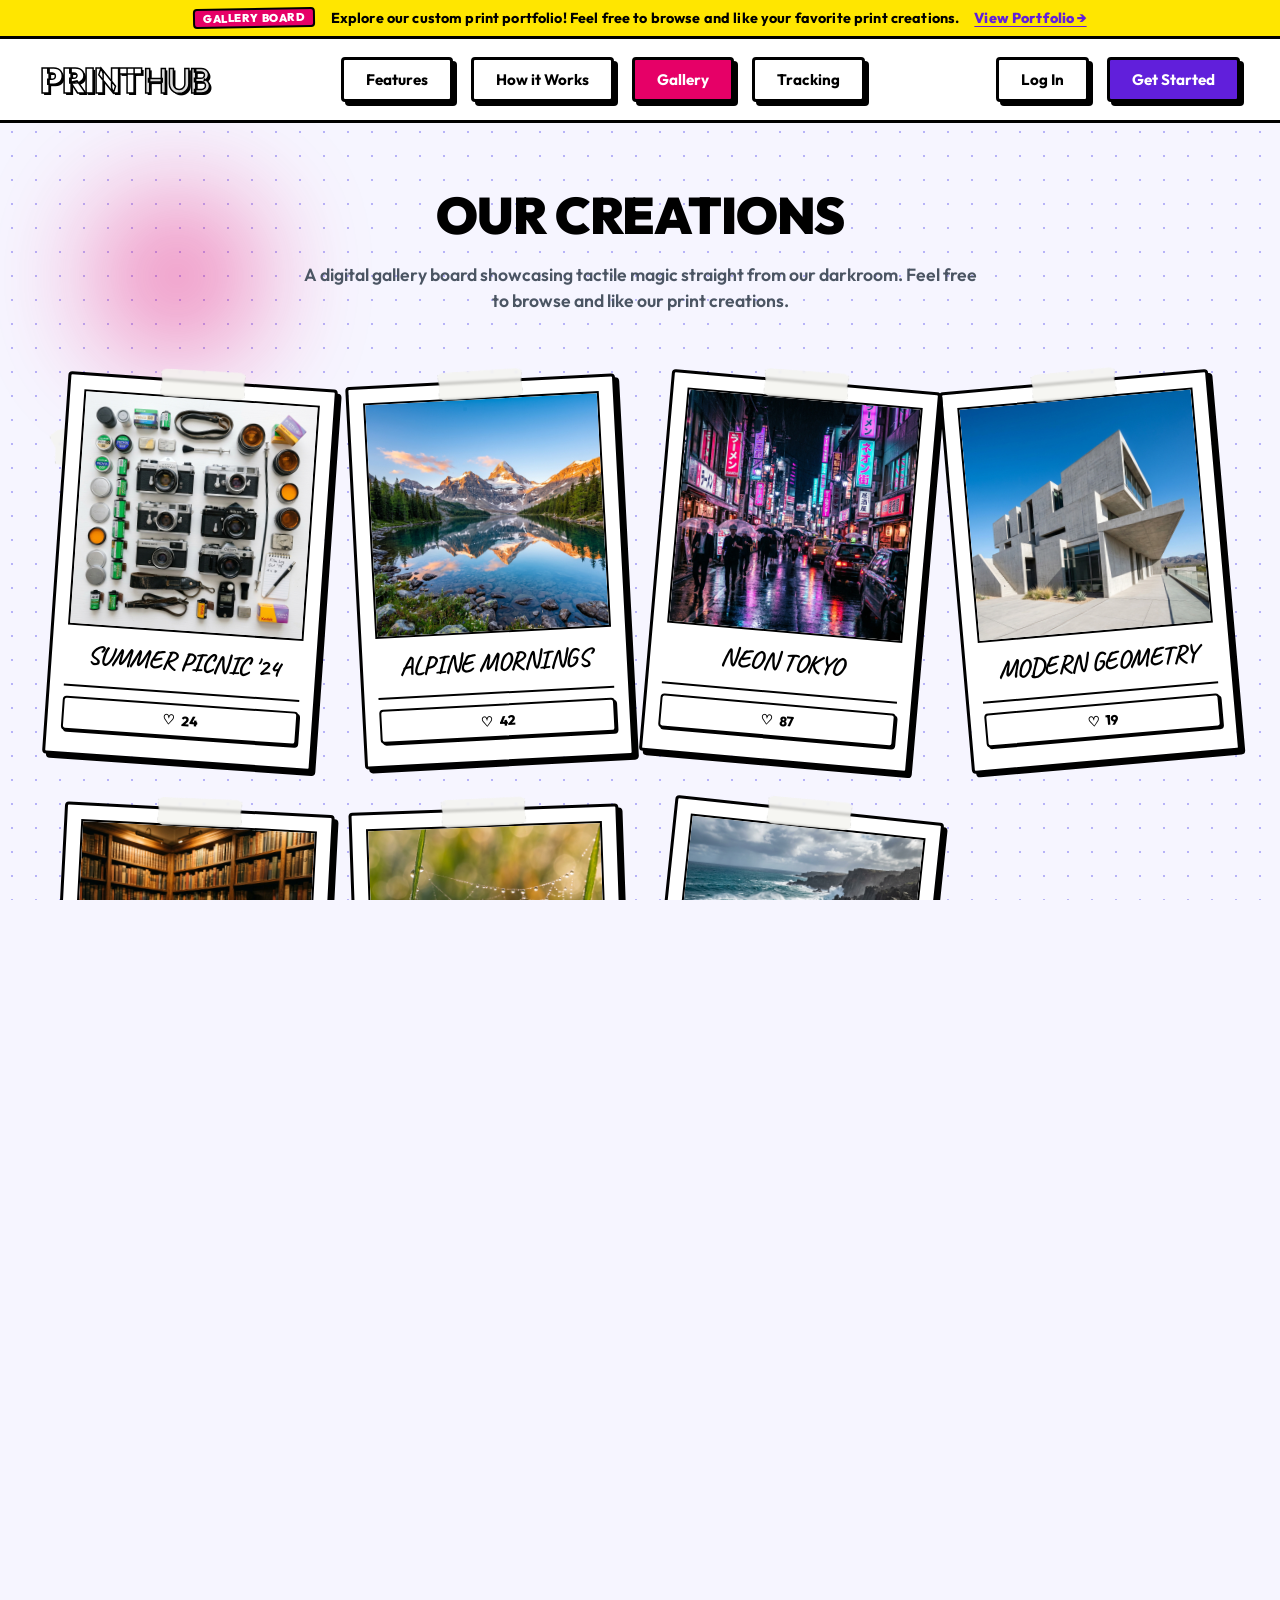
==== commit 1a115cb0: "update footer" ====
--- a/memories.html
+++ b/memories.html
@@ -95,23 +95,89 @@
         <!-- Footer Section -->
         <footer class="footer-section">
             <div class="footer-container">
-                <!-- Left copyright info block -->
-                <div class="footer-card footer-left-card">
+                <!-- Column 1: Brand & Socials -->
+                <div class="footer-col brand-col">
                     <h3 class="footer-logo">
                         <span class="logo-text">PRINT</span><span class="logo-subtext">HUB</span>
                     </h3>
-                    <p class="footer-copy">
-                        © 2026 Print Hub. Turning digital memories into tactile 3D treasures.
+                    <p class="footer-desc">
+                        Turning digital snapshots into tactile darkroom magic. Real ink, heavy prints, shipped straight to your door.
                     </p>
-                </div>
-
-                <!-- Right links block (Pink Background) -->
-                <div class="footer-card footer-links-card">
-                    <a href="index.html#privacy" class="footer-link-btn"><span>Privacy Policy</span></a>
-                    <a href="index.html#terms" class="footer-link-btn"><span>Terms of Service</span></a>
-                    <a href="index.html#shipping" class="footer-link-btn"><span>Shipping Info</span></a>
-                    <a href="index.html#support" class="footer-link-btn"><span>Support</span></a>
-                    <a href="https://instagram.com" target="_blank" class="footer-link-btn btn-purple"><span>Instagram</span></a>
+                    <div class="footer-socials">
+                        <a href="https://instagram.com" target="_blank" class="social-btn" aria-label="Instagram">
+                            <svg xmlns="http://www.w3.org/2000/svg" width="20" height="20" viewBox="0 0 24 24" fill="none" stroke="currentColor" stroke-width="2.5" stroke-linecap="round" stroke-linejoin="round" class="social-icon">
+                                <rect x="2" y="2" width="20" height="20" rx="5" ry="5"></rect>
+                                <path d="M16 11.37A4 4 0 1 1 12.63 8 4 4 0 0 1 16 11.37z"></path>
+                                <line x1="17.5" y1="6.5" x2="17.51" y2="6.5"></line>
+                            </svg>
+                        </a>
+                        <a href="https://pinterest.com" target="_blank" class="social-btn" aria-label="Pinterest">
+                            <svg xmlns="http://www.w3.org/2000/svg" width="20" height="20" viewBox="0 0 24 24" fill="none" stroke="currentColor" stroke-width="2.5" stroke-linecap="round" stroke-linejoin="round" class="social-icon">
+                                <path d="M8 22c-.66 0-1.12-.55-1.12-1.2 0-.6.18-1.57.38-2.42L8.5 13.3c-.2-.42-.32-.97-.32-1.6 0-2.2 1.25-3.85 2.85-3.85 1.34 0 2 .9 2 2.2 0 1.34-.84 3.35-1.28 5.2-.37 1.57.77 2.85 2.3 2.85 2.76 0 4.9-2.9 4.9-7.1 0-3.7-2.67-6.3-6.5-6.3-4.4 0-7 3.3-7 6.74 0 1.33.5 2.76 1.15 3.54.12.15.14.28.1.44-.1.4-.35,1.5-.4,1.7-.06.26-.2.32-.47.2-1.78-.83-2.9-3.46-2.9-5.56C2.5 7.15 6 3 12.3 3c5 0 8.7 3.6 8.7 8.1 0 5-3.15 8.6-7.25 8.6-1.4 0-2.73-.74-3.18-1.6l-.87 3.3c-.3 1.15-1.15 2.6-1.7 3.5A10 10 0 0 0 8 22z"></path>
+                            </svg>
+                        </a>
+                        <a href="https://twitter.com" target="_blank" class="social-btn" aria-label="Twitter">
+                            <svg xmlns="http://www.w3.org/2000/svg" width="18" height="18" viewBox="0 0 24 24" fill="none" stroke="currentColor" stroke-width="2.5" stroke-linecap="round" stroke-linejoin="round" class="social-icon">
+                                <path d="M4 4l11.733 16h4.267l-11.733 -16z"></path>
+                                <path d="M4 20l6.768 -6.768m2.46 -2.46l6.772 -6.772"></path>
+                            </svg>
+                        </a>
+                        <a href="https://discord.com" target="_blank" class="social-btn" aria-label="Discord">
+                            <svg xmlns="http://www.w3.org/2000/svg" width="20" height="20" viewBox="0 0 24 24" fill="none" stroke="currentColor" stroke-width="2.5" stroke-linecap="round" stroke-linejoin="round" class="social-icon">
+                                <path d="M18 8a6 6 0 0 0-12 0c0 3 2 6 6 6s6-3 6-6Z"></path>
+                                <circle cx="9" cy="8" r="1"></circle>
+                                <circle cx="15" cy="8" r="1"></circle>
+                                <path d="M12 14c.5 1.5 1.5 3 3.5 3.5A9.7 9.7 0 0 1 12 18a9.7 9.7 0 0 1-3.5-.5C10.5 17 11.5 15.5 12 14Z"></path>
+                            </svg>
+                        </a>
+                    </div>
+                </div>
+
+                <!-- Column 2: Shop Links -->
+                <div class="footer-col links-col">
+                    <h4 class="footer-col-title">SHOP</h4>
+                    <ul class="footer-links-list">
+                        <li><a href="index.html#get-started">Custom Polaroids</a></li>
+                        <li><a href="memories.html">Creations Board</a></li>
+                        <li><a href="index.html#features">Features</a></li>
+                        <li><a href="index.html#how-it-works">How It Works</a></li>
+                    </ul>
+                </div>
+
+                <!-- Column 3: Support Links -->
+                <div class="footer-col links-col">
+                    <h4 class="footer-col-title">SUPPORT</h4>
+                    <ul class="footer-links-list">
+                        <li><a href="tracking.html">Track Order</a></li>
+                        <li><a href="index.html#shipping">Shipping Info</a></li>
+                        <li><a href="index.html#faqs">FAQs / Help</a></li>
+                        <li><a href="index.html#support">Contact Support</a></li>
+                    </ul>
+                </div>
+
+                <!-- Column 4: Newsletter -->
+                <div class="footer-col newsletter-col">
+                    <h4 class="footer-col-title">STAY RAD</h4>
+                    <p class="newsletter-desc">Get developed news, printing tips, and early access alerts.</p>
+                    <form class="footer-newsletter-form" onsubmit="event.preventDefault(); alert('Rad! You are subscribed.'); this.reset();">
+                        <div class="newsletter-input-group">
+                            <input type="email" placeholder="YOUR EMAIL" class="newsletter-input" required>
+                            <button type="submit" class="newsletter-btn"><span>SUB</span></button>
+                        </div>
+                    </form>
+                </div>
+            </div>
+
+            <!-- Bottom Copyright Bar -->
+            <div class="footer-bottom-bar">
+                <div class="footer-bottom-container">
+                    <p class="copyright-text">
+                        &copy; 2026 PRINTHUB INC. ALL RIGHTS RESERVED.
+                    </p>
+                    <div class="footer-legal-links">
+                        <a href="index.html#privacy" class="legal-link">PRIVACY POLICY</a>
+                        <a href="index.html#terms" class="legal-link">TERMS OF SERVICE</a>
+                    </div>
                 </div>
             </div>
         </footer>
--- a/style.css
+++ b/style.css
@@ -1318,35 +1318,37 @@
 
 
 /* ==========================================================
-   Footer Section
+   Footer Section (Premium Neobrutalist Redesign)
    ========================================================== */
 .footer-section {
     position: relative;
     border-top: var(--border-width) solid var(--dark);
-    padding: 80px 40px 100px 40px;
+    background-color: var(--light);
+    padding: 80px 40px 0 40px;
     z-index: 3;
 }
 
 .footer-container {
     max-width: 1200px;
     margin: 0 auto;
-    display: flex;
-    justify-content: space-between;
-    align-items: stretch;
-    gap: 40px;
-}
-
-/* Left Card: Info */
-.footer-left-card {
-    background-color: var(--light);
-    border: var(--border-width) solid var(--dark);
-    box-shadow: var(--shadow-black-lg);
-    padding: 35px;
-    width: 380px;
-    border-radius: var(--border-radius-sm);
+    display: grid;
+    grid-template-columns: 1.2fr 0.8fr 0.8fr 1.2fr;
+    gap: 50px;
+    padding-bottom: 60px;
+}
+
+.footer-col {
     display: flex;
     flex-direction: column;
-    justify-content: center;
+    align-items: flex-start;
+}
+
+.footer-col-title {
+    font-size: 1.1rem;
+    font-weight: 900;
+    color: var(--dark);
+    margin-bottom: 22px;
+    letter-spacing: 0.05em;
 }
 
 .footer-logo {
@@ -1357,76 +1359,164 @@
     font-size: 2.2rem;
     letter-spacing: -0.04em;
     color: var(--primary);
-    margin-bottom: 15px;
-}
-
-.footer-copy {
-    font-family: 'Architects Daughter', cursive;
-    font-size: 1.05rem;
+    margin-bottom: 18px;
+}
+
+.footer-desc {
+    font-size: 0.95rem;
+    line-height: 1.5;
+    color: #4b5563;
+    font-weight: 600;
+    margin-bottom: 22px;
+    text-align: left;
+}
+
+.footer-socials {
+    display: flex;
+    gap: 10px;
+}
+
+.social-btn {
+    width: 38px;
+    height: 38px;
+    background-color: var(--light);
+    border: 2px solid var(--dark);
+    border-radius: var(--border-radius-sm);
+    color: var(--dark);
+    display: flex;
+    align-items: center;
+    justify-content: center;
+    font-size: 0.75rem;
+    font-weight: 900;
+    text-decoration: none;
+    box-shadow: 2px 2px 0 0 var(--dark);
+    transition: all 0.1s ease;
+    cursor: pointer;
+}
+
+.social-btn:hover {
+    transform: translate(-1px, -1px);
+    box-shadow: 3px 3px 0 0 var(--dark);
+    background-color: var(--pink);
+    color: var(--light);
+}
+
+.social-btn:active {
+    transform: translate(1px, 1px);
+    box-shadow: 1px 1px 0 0 var(--dark);
+}
+
+.footer-links-list {
+    list-style: none;
+    padding: 0;
+    margin: 0;
+    display: flex;
+    flex-direction: column;
+    gap: 12px;
+}
+
+.footer-links-list a {
+    color: #4b5563;
+    font-size: 0.95rem;
     font-weight: 700;
-    line-height: 1.4;
-    color: var(--dark);
-    text-transform: uppercase;
-}
-
-/* Right Card: Links (Pink Card) */
-.footer-links-card {
-    background-color: var(--pink);
-    border: var(--border-width) solid var(--dark);
-    box-shadow: var(--shadow-black-lg);
-    padding: 35px;
-    border-radius: var(--border-radius-sm);
+    text-decoration: none;
+    transition: all 0.15s ease;
+}
+
+.footer-links-list a:hover {
+    color: var(--primary);
+    padding-left: 3px;
+}
+
+.newsletter-desc {
+    font-size: 0.95rem;
+    line-height: 1.5;
+    color: #4b5563;
+    font-weight: 600;
+    margin-bottom: 18px;
+    text-align: left;
+}
+
+.footer-newsletter-form {
+    width: 100%;
+}
+
+.newsletter-input-group {
+    display: flex;
+    width: 100%;
+    max-width: 300px;
+    box-shadow: var(--shadow-black);
+    border-radius: var(--border-radius-sm);
+}
+
+.newsletter-input {
     flex: 1;
-    display: flex;
-    flex-direction: row;
-    flex-wrap: wrap;
-    justify-content: center;
-    align-items: center;
-    align-content: center;
-    gap: 14px;
-}
-
-/* Link Button */
-.footer-link-btn {
-    position: relative;
-    display: inline-block;
-    padding: 8px 18px;
+    border: var(--border-width) solid var(--dark);
+    border-right: none;
+    border-radius: var(--border-radius-sm) 0 0 var(--border-radius-sm);
+    padding: 10px 14px;
+    font-family: inherit;
+    font-size: 0.85rem;
+    font-weight: 800;
     background-color: var(--light);
-    border: 2.5px solid var(--dark);
-    border-radius: var(--border-radius-sm);
-    color: var(--dark);
-    font-weight: 800;
-    font-size: 0.85rem;
-    text-decoration: none;
-    text-transform: uppercase;
-    box-shadow: 3px 3px 0px 0px var(--dark);
-    transition: all 0.12s cubic-bezier(0.175, 0.885, 0.32, 1.275);
-    cursor: pointer;
-}
-
-.footer-link-btn span {
-    position: relative;
-    z-index: 2;
-}
-
-.footer-link-btn:hover {
-    transform: translate(-2px, -2px);
-    box-shadow: 5px 5px 0px 0px var(--dark);
-}
-
-.footer-link-btn:active {
-    transform: translate(2px, 2px);
-    box-shadow: 1px 1px 0px 0px var(--dark);
-}
-
-/* Purple modifier */
-.footer-link-btn.btn-purple {
+    outline: none;
+    color: var(--dark);
+}
+
+.newsletter-btn {
+    padding: 10px 16px;
+    border: var(--border-width) solid var(--dark);
+    border-radius: 0 var(--border-radius-sm) var(--border-radius-sm) 0;
     background-color: var(--primary);
     color: var(--light);
-}
-
-.footer-link-btn.btn-purple:hover {
+    font-weight: 900;
+    font-size: 0.85rem;
+    cursor: pointer;
+    transition: background-color 0.1s ease;
+}
+
+.newsletter-btn:hover {
     background-color: var(--primary-hover);
+}
+
+.footer-bottom-bar {
+    border-top: var(--border-width) solid var(--dark);
+    background-color: #f3f4f6;
+    margin-left: -40px;
+    margin-right: -40px;
+    padding: 24px 40px;
+}
+
+.footer-bottom-container {
+    max-width: 1200px;
+    margin: 0 auto;
+    display: flex;
+    justify-content: space-between;
+    align-items: center;
+}
+
+.copyright-text {
+    font-size: 0.85rem;
+    font-weight: 900;
+    color: var(--dark);
+}
+
+.footer-legal-links {
+    display: flex;
+    gap: 20px;
+}
+
+.legal-link {
+    font-size: 0.8rem;
+    font-weight: 900;
+    color: var(--dark);
+    text-decoration: underline;
+    text-underline-offset: 3px;
+    transition: color 0.15s ease;
+}
+
+.legal-link:hover {
+    color: var(--pink);
 }
 
 
@@ -1532,12 +1622,8 @@
 
     /* Footer responsive */
     .footer-container {
-        flex-direction: column;
-        align-items: stretch;
-    }
-
-    .footer-left-card {
-        width: 100%;
+        grid-template-columns: 1fr 1fr;
+        gap: 40px;
     }
 }
 
@@ -1678,11 +1764,13 @@
 
     /* Footer mobile */
     .footer-section {
-        padding: 60px 20px;
-    }
-
-    .footer-links-card {
-        padding: 24px;
+        padding: 60px 20px 0 20px;
+    }
+
+    .footer-bottom-bar {
+        margin-left: -20px;
+        margin-right: -20px;
+        padding: 24px 20px;
     }
 }
 
@@ -3263,4 +3351,30 @@
     box-shadow: 4px 4px 0 0 var(--primary);
 }
 
-
+@media (max-width: 600px) {
+    .footer-container {
+        grid-template-columns: 1fr;
+        gap: 30px;
+    }
+    
+    .footer-col {
+        align-items: center;
+        text-align: center;
+    }
+    
+    .footer-desc, .newsletter-desc {
+        text-align: center;
+    }
+    
+    .footer-bottom-container {
+        flex-direction: column;
+        gap: 15px;
+        text-align: center;
+    }
+    
+    .newsletter-input-group {
+        margin: 0 auto;
+    }
+}
+
+
